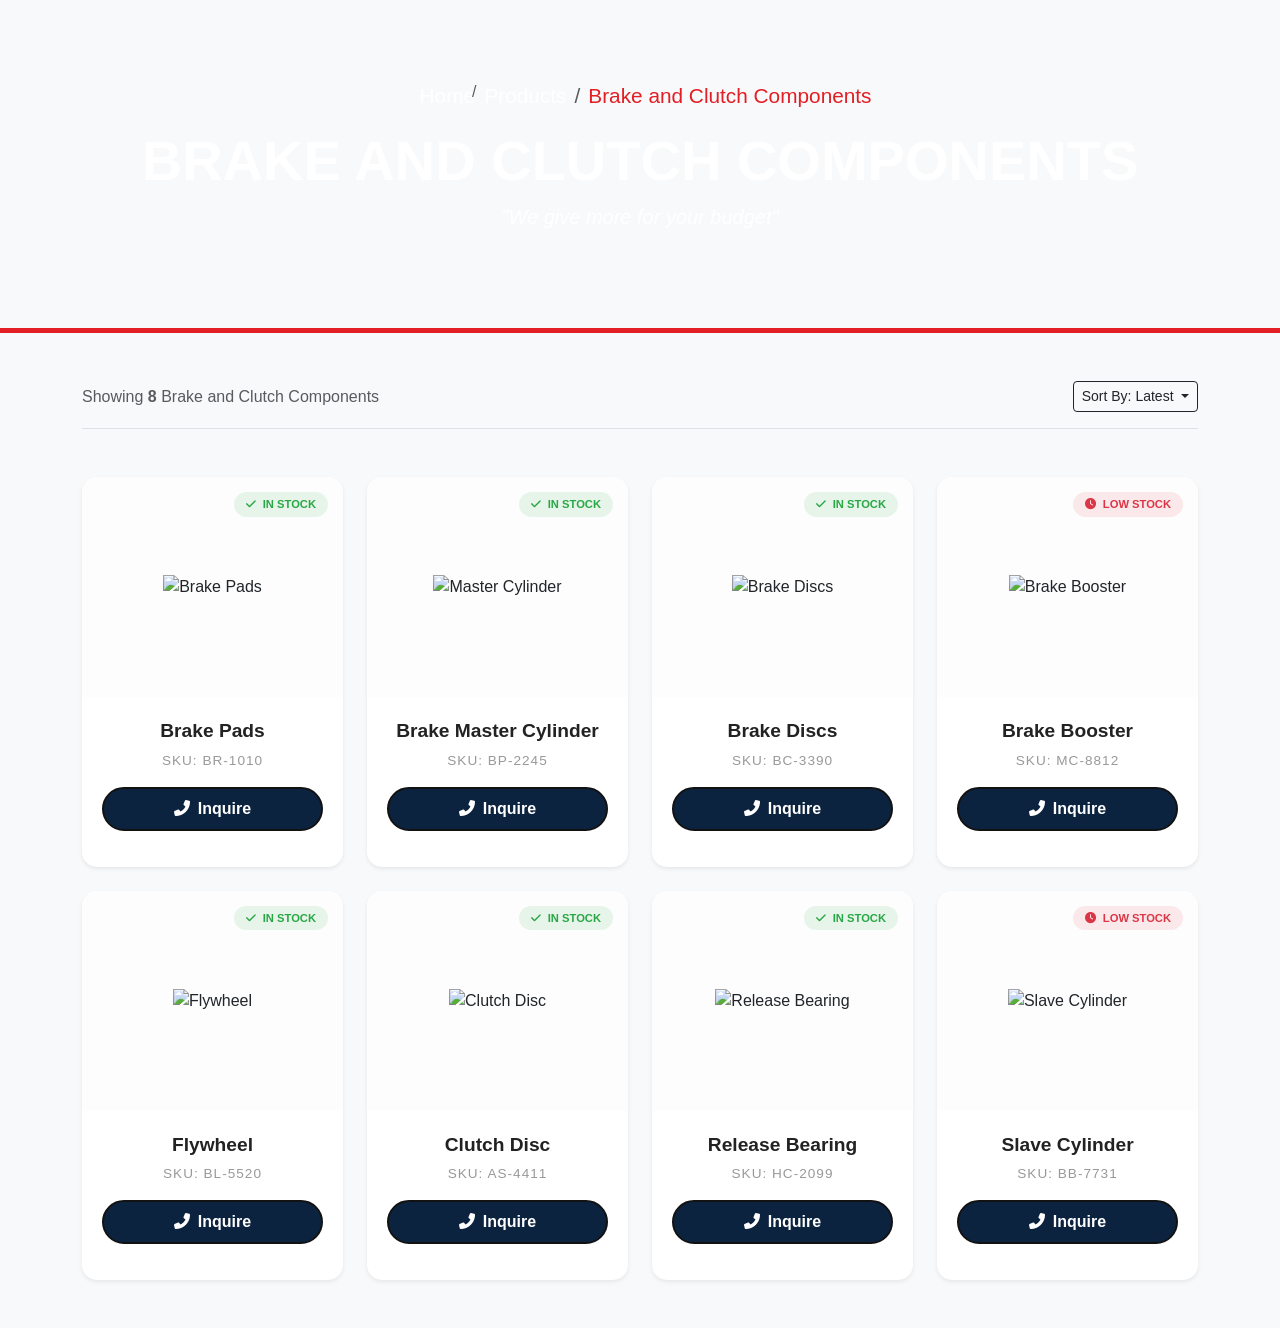
==== BrakingSystem.html @ fa6898d3 "Initial commit" ====
<!DOCTYPE html>
<html lang="en">
<head>
    <meta charset="UTF-8">
    <meta name="viewport" content="width=device-width, initial-scale=1.0">
    <title>Brake and Clutch  Components | Premium Parts</title>
    <link rel="icon" type="image/png" href="/images/logo.png">   
    <link href="https://cdn.jsdelivr.net/npm/bootstrap@5.3.0/dist/css/bootstrap.min.css" rel="stylesheet">
    <link rel="stylesheet" href="https://cdnjs.cloudflare.com/ajax/libs/font-awesome/6.0.0/css/all.min.css">
    
    <style>
        :root {
            --primary-red: #e31e24;
            --dark-bg: #121212;
            --card-shadow: 0 15px 35px rgba(0,0,0,0.1);
        }

        body {
            background-color: #f8f9fa;
            font-family: 'Inter', sans-serif;
        }

        /* Hero Header Section */
        .engine-header {
            background: linear-gradient(#0c2340);
            background-size: cover;
            background-position: center;
            color: white;
            padding: 80px 0;
            border-bottom: 5px solid var(--primary-red);
            position: sticky;
        }

        /* Breadcrumb styling */
        .breadcrumb-item a { color: white; font-size: 1.3rem; text-decoration: none; transition: transform 0.25s ease, color 0.25s ease;}
    .breadcrumb-item a:hover { color: red; background-color: white; border-radius: 25px; transform: translateY(-3px); font-size: 1.32rem;
    }
        .breadcrumb-item.active { color: var(--primary-red); font-size: 1.3rem; text-decoration: none; transition: transform 0.25s ease, color 0.25s ease;}

        /* Part Card Styling */
        .part-card {
            background: #ffffff;
            border: none;
            border-radius: 15px;
            overflow: hidden;
            transition: all 0.4s cubic-bezier(0.175, 0.885, 0.32, 1.275);
            position: relative;
            z-index: 1;
        }

        .part-card::before {
            content: "";
            position: absolute;
            top: 0; left: 0; width: 100%; height: 4px;
            background: var(--primary-red);
            transform: scaleX(0);
            transition: transform 0.4s ease;
        }

        .part-card:hover {
            transform: translateY(-12px);
            box-shadow: 0 20px 40px rgba(0,0,0,0.15);
        }

        .part-card:hover::before {
            transform: scaleX(1);
        }

        /* Image Container */
        .img-container {
            background: #fdfdfd;
            padding: 30px;
            display: flex;
            align-items: center;
            justify-content: center;
            height: 220px;
        }

        .img-container img {
            max-height: 100%;
            transition: transform 0.5s ease;
        }

        .part-card:hover img {
            transform: scale(1.1) rotate(2deg);
        }

        /* Content Styling */
        .part-info {
            padding: 20px;
            background: white;
        }

        .part-title {
            font-size: 1.2rem;
            font-weight: 700;
            color: #222;
            margin-bottom: 5px;
        }

        .part-sku {
            color: #999;
            font-size: 0.85rem;
            text-transform: uppercase;
            letter-spacing: 1px;
            display: block;
            margin-bottom: 15px;
        }

        /* Inquire Button */
        .btn-inquire {
            background-color: #0c2340;
            color: white;
            border-radius: 50px;
            padding: 8px 25px;
            font-weight: 600;
            transition: 0.3s;
            border: 2px solid var(--dark-bg);
            width: 100%;
        }

        .btn-inquire:hover {
            background-color: var(--primary-red);
            border-color: var(--primary-red);
            color: white;
            box-shadow: 0 5px 15px rgba(227, 30, 36, 0.3);
        }

        /* Badge for "In Stock" */
        .stock-badge {
            position: absolute;
            top: 15px;
            right: 15px;
            background: rgba(40, 167, 69, 0.1);
            color: #28a745;
            padding: 4px 12px;
            border-radius: 20px;
            font-size: 0.7rem;
            font-weight: bold;
            z-index: 2;
        }
    </style>
</head>
<body>

    <header class="engine-header text-center">
        <div class="container">
            <nav aria-label="breadcrumb" class="d-flex justify-content-center">
                <ol class="breadcrumb">
                    <li class="breadcrumb-item"><a href="index.html" style="padding-left: 20%;">Home</a></li>
                    <li class="breadcrumb-item"><a href="index.html#dedicated-products">Products</a></li>
                    <li class="breadcrumb-item active">Brake and Clutch Components</li>
                </ol>
            </nav>
            <h1 class="display-4 fw-bold">BRAKE AND CLUTCH COMPONENTS</h1>
            <p class="lead"><i>"We give more for your budget"</i></p>
        </div>
    </header>

    <section class="py-5">
        <div class="container">
            <div class="d-flex justify-content-between align-items-center mb-5 pb-3 border-bottom">
                <span class="text-muted">Showing <strong>8</strong> Brake and Clutch Components</span>
                <div class="dropdown">
                    <button class="btn btn-outline-dark dropdown-toggle btn-sm" type="button" data-bs-toggle="dropdown">
                        Sort By: Latest
                    </button>
                </div>
            </div>

<div class="row g-4">
                
                <div class="col-sm-6 col-lg-3">
                    <figure class="part-card shadow-sm h-100">
                        <span class="stock-badge"><i class="fas fa-check me-1"></i> IN STOCK</span>
                        <div class="img-container">
                            <img src="https://mzwmotor.com/wp-content/uploads/2021/10/brake-pads.png" alt="Brake Pads" class="img-fluid">
                        </div>
                        <div class="part-info text-center">
                            <figcaption class="part-title">Brake Pads</figcaption>
                            <span class="part-sku">SKU: BR-1010</span>
                            <a href="tel:+263788158614" class="btn btn-inquire">
                                <i class="fas fa-phone-alt me-2"></i>Inquire
                            </a>
                        </div>
                    </figure>
                </div>

                <div class="col-sm-6 col-lg-3">
                    <figure class="part-card shadow-sm h-100">
                        <span class="stock-badge"><i class="fas fa-check me-1"></i> IN STOCK</span>
                        <div class="img-container">
                            <img src="https://cartek.lk/cdn/shop/files/NAGANO-N-47201-12870-TOYOTA-BRAKE-MASTER-CYLINDER-Cartek-LK-Sri-Lanka.png?v=1728285032" alt="Master Cylinder" class="img-fluid">
                        </div>
                        <div class="part-info text-center">
                            <figcaption class="part-title">Brake Master Cylinder</figcaption>
                            <span class="part-sku">SKU: BP-2245</span>
                            <a href="tel:+263788158614" class="btn btn-inquire">
                                <i class="fas fa-phone-alt me-2"></i>Inquire
                            </a>
                        </div>
                    </figure>
                </div>

                <div class="col-sm-6 col-lg-3">
                    <figure class="part-card shadow-sm h-100">
                        <span class="stock-badge"><i class="fas fa-check me-1"></i> IN STOCK</span>
                        <div class="img-container">
                            <img src="https://encrypted-tbn0.gstatic.com/images?q=tbn:ANd9GcTJcFV8ANQsU1_r8sWOGVcVgc15mkd_AkDZWw&s" alt="Brake Discs" class="img-fluid">
                        </div>
                        <div class="part-info text-center">
                            <figcaption class="part-title">Brake Discs</figcaption>
                            <span class="part-sku">SKU: BC-3390</span>
                            <a href="tel:+263788158614" class="btn btn-inquire">
                                <i class="fas fa-phone-alt me-2"></i>Inquire
                            </a>
                        </div>
                    </figure>
                </div>

                <div class="col-sm-6 col-lg-3">
                    <figure class="part-card shadow-sm h-100">
                        <span class="stock-badge text-danger" style="background: rgba(220, 53, 69, 0.1);">
                            <i class="fas fa-clock me-1"></i> LOW STOCK
                        </span>
                        <div class="img-container">
                            <img src="https://media.istockphoto.com/id/1387291943/photo/black-metal-vacuum-brake-booster-for-repair-and-replacement-on-a-car-in-a-workshop-on-a-white.jpg?s=612x612&w=0&k=20&c=DJ9Zqj5uMustJbBUXcL9CVq1jMVEAGFjYPTnpWqNRFg=" alt="Brake Booster" class="img-fluid">
                        </div>
                        <div class="part-info text-center">
                            <figcaption class="part-title">Brake Booster</figcaption>
                            <span class="part-sku">SKU: MC-8812</span>
                            <a href="tel:+263788158614" class="btn btn-inquire">
                                <i class="fas fa-phone-alt me-2"></i>Inquire
                            </a>
                        </div>
                    </figure>
                </div>

                <div class="col-sm-6 col-lg-3">
                    <figure class="part-card shadow-sm h-100">
                        <span class="stock-badge"><i class="fas fa-check me-1"></i> IN STOCK</span>
                        <div class="img-container">
                            <img src="https://encrypted-tbn0.gstatic.com/images?q=tbn:ANd9GcRLcIU4lBoAyaD2sVK2-JR3ynmE-407Iim4GA&s" alt="Flywheel" class="img-fluid">
                        </div>
                        <div class="part-info text-center">
                            <figcaption class="part-title">Flywheel</figcaption>
                            <span class="part-sku">SKU: BL-5520</span>
                            <a href="tel:+263788158614" class="btn btn-inquire">
                                <i class="fas fa-phone-alt me-2"></i>Inquire
                            </a>
                        </div>
                    </figure>
                </div>

                <div class="col-sm-6 col-lg-3">
                    <figure class="part-card shadow-sm h-100">
                        <span class="stock-badge"><i class="fas fa-check me-1"></i> IN STOCK</span>
                        <div class="img-container">
                            <img src="https://encrypted-tbn0.gstatic.com/images?q=tbn:ANd9GcTZcPkFs4bRygR0ToDOn4SC4s1_hU0WL75p2A&s" alt="Clutch Disc" class="img-fluid">
                        </div>
                        <div class="part-info text-center">
                            <figcaption class="part-title">Clutch Disc</figcaption>
                            <span class="part-sku">SKU: AS-4411</span>
                            <a href="tel:+263788158614" class="btn btn-inquire">
                                <i class="fas fa-phone-alt me-2"></i>Inquire
                            </a>
                        </div>
                    </figure>
                </div>

                <div class="col-sm-6 col-lg-3">
                    <figure class="part-card shadow-sm h-100">
                        <span class="stock-badge"><i class="fas fa-check me-1"></i> IN STOCK</span>
                        <div class="img-container">
                            <img src="https://subiesupplyco.ca/cdn/shop/files/4c1242caa2e2dad1085ce2115d457188_115e1249-3b0e-4ae5-b06c-84f33ed9935a.png?v=1735509815&width=2048" alt="Release Bearing" class="img-fluid">
                        </div>
                        <div class="part-info text-center">
                            <figcaption class="part-title">Release Bearing</figcaption>
                            <span class="part-sku">SKU: HC-2099</span>
                            <a href="tel:+263788158614" class="btn btn-inquire">
                                <i class="fas fa-phone-alt me-2"></i>Inquire
                            </a>
                        </div>
                    </figure>
                </div>                

                <div class="col-sm-6 col-lg-3">
                    <figure class="part-card shadow-sm h-100">
                        <span class="stock-badge text-danger" style="background: rgba(220, 53, 69, 0.1);">
                            <i class="fas fa-clock me-1"></i> LOW STOCK
                        </span>
                        <div class="img-container">
                            <img src="https://5.imimg.com/data5/IOS/Default/2021/12/TV/PG/FI/4255010/product-jpeg-500x500.png" alt="Slave Cylinder" class="img-fluid">
                        </div>
                        <div class="part-info text-center">
                            <figcaption class="part-title">Slave Cylinder</figcaption>
                            <span class="part-sku">SKU: BB-7731</span>
                            <a href="tel:+263788158614" class="btn btn-inquire">
                                <i class="fas fa-phone-alt me-2"></i>Inquire
                            </a>
                        </div>
                    </figure>
                </div>                
            </div>

    <script src="https://cdn.jsdelivr.net/npm/bootstrap@5.3.0/dist/js/bootstrap.bundle.min.js"></script>
</body>
</html>
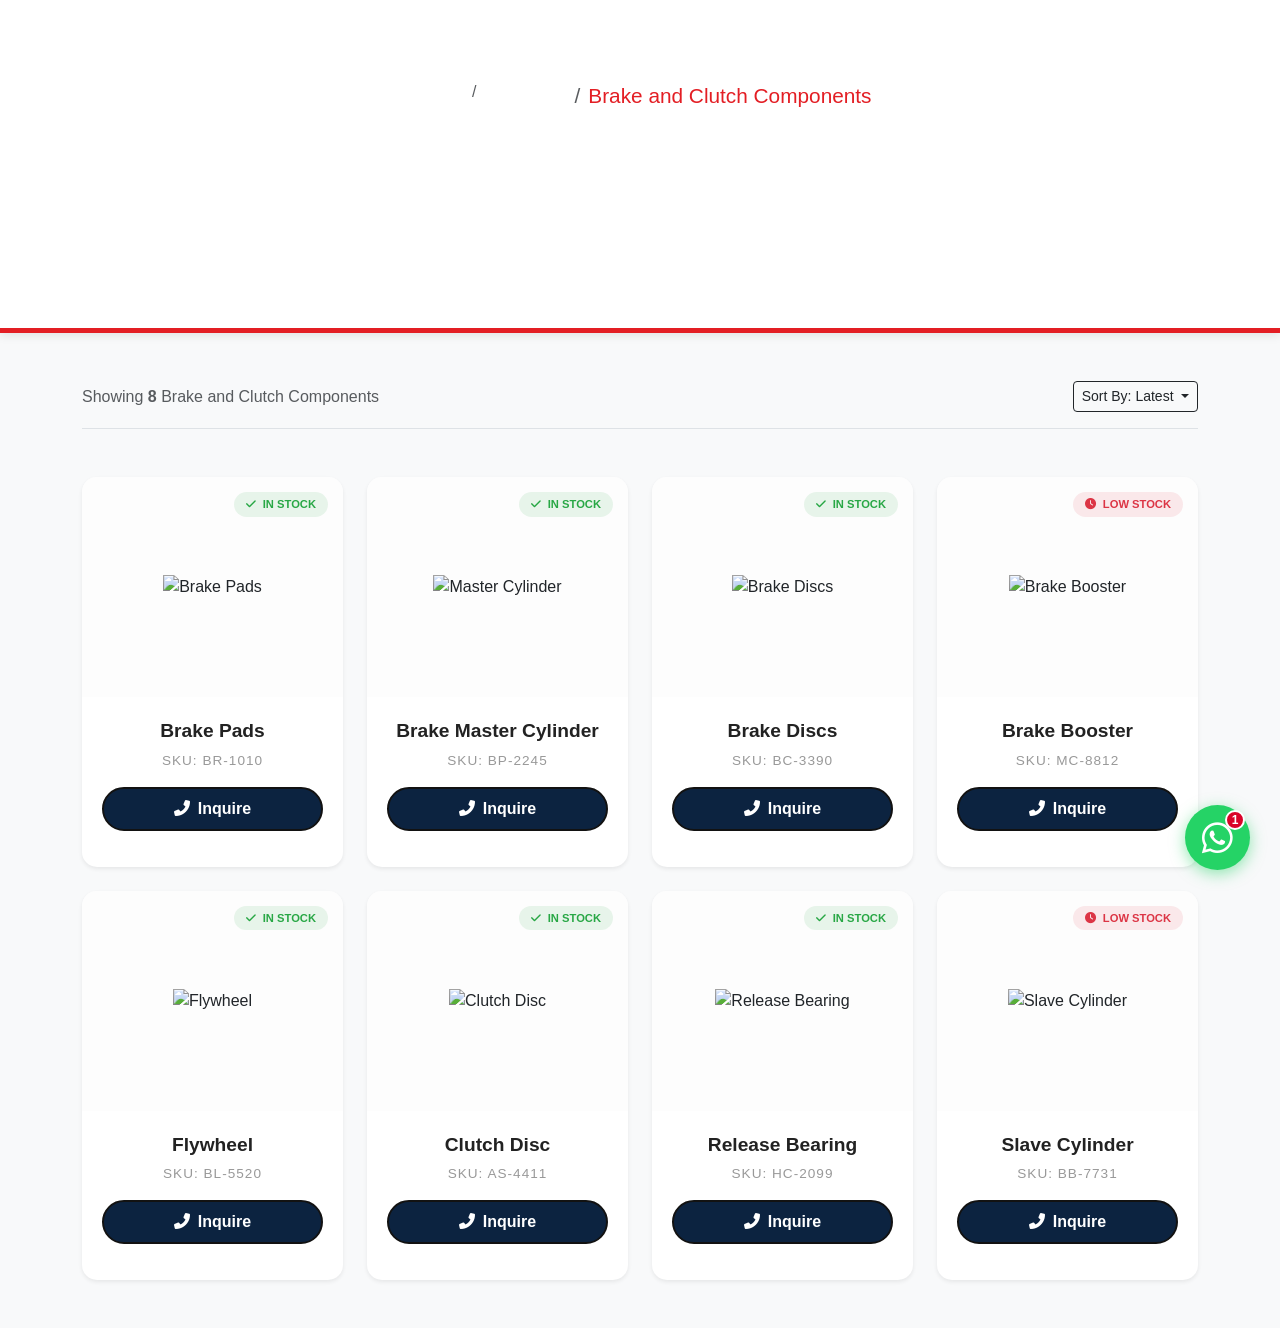
==== commit eed9e89d: ""Updated contact form colors and trademark"" ====
--- a/BrakingSystem.html
+++ b/BrakingSystem.html
@@ -28,7 +28,15 @@
             color: white;
             padding: 80px 0;
             border-bottom: 5px solid var(--primary-red);
-            position: sticky;
+            
+        }
+        .engine-header {
+           position: -webkit-sticky; /* Support for Safari */
+           position: sticky;
+           top: 0;
+           z-index: 1000; /* Keeps it above other content */
+           background-color: #ffffff; /* Ensure it's not transparent when scrolling */
+           box-shadow: 0 2px 10px rgba(0,0,0,0.1); /* Optional: adds depth */
         }
 
         /* Breadcrumb styling */
@@ -139,6 +147,87 @@
             font-weight: bold;
             z-index: 2;
         }
+        .whatsapp-float {
+    position: fixed;
+    bottom: 30px;      /* Distance from bottom */
+    right: 30px;       /* Distance from right */
+    width: 65px;       /* Size of the button */
+    height: 65px;      /* Size of the button */
+    background-color: #25d366; /* WhatsApp Green */
+    color: #FFF;       /* Icon color */
+    border-radius: 50px;
+    text-align: center;
+    font-size: 35px;   /* Icon size */
+    box-shadow: 0px 4px 15px rgba(37, 211, 102, 0.5); /* Green glow effect */
+    display: flex;
+    align-items: center;
+    justify-content: center;
+    z-index: 10000;    /* Ensures it stays on top of everything */
+    transition: all 0.3s ease;
+    text-decoration: none;
+}
+
+.whatsapp-float:hover {
+    transform: scale(1.1); /* Slightly grows when you hover */
+    background-color: #128c7e; /* Darker green on hover */
+    box-shadow: 0px 8px 25px rgba(37, 211, 102, 0.7);
+}
+
+
+/* Position the notification badge */
+.whatsapp-notify {
+    position: absolute;
+    top: 5px;
+    right: 5px;
+    width: 20px;
+    height: 20px;
+    background-color: #d90429; /* Red color matching your theme */
+    color: white;
+    border-radius: 50%;
+    font-size: 12px;
+    font-weight: bold;
+    display: flex;
+    align-items: center;
+    justify-content: center;
+    border: 2px solid #ffffff;
+    /* Apply the animation */
+    animation: pulse-red 2s infinite;
+}
+
+/* The Pulsing Animation Logic */
+@keyframes pulse-red {
+    0% {
+        transform: scale(0.95);
+        box-shadow: 0 0 0 0 rgba(217, 4, 41, 0.7);
+    }
+    70% {
+        transform: scale(1);
+        box-shadow: 0 0 0 10px rgba(217, 4, 41, 0);
+    }
+    100% {
+        transform: scale(0.95);
+        box-shadow: 0 0 0 0 rgba(217, 4, 41, 0);
+    }
+}
+
+/* Ensure the main button is positioned relatively so badge stays inside */
+.whatsapp-float {
+    position: fixed;
+    bottom: 30px;
+    right: 30px;
+    width: 65px;
+    height: 65px;
+    background-color: #25d366;
+    color: #FFF;
+    border-radius: 50px;
+    display: flex;
+    align-items: center;
+    justify-content: center;
+    font-size: 35px;
+    z-index: 10000;
+    text-decoration: none;
+    box-shadow: 0px 4px 15px rgba(37, 211, 102, 0.5);
+}
     </style>
 </head>
 <body>
@@ -302,6 +391,10 @@
                     </figure>
                 </div>                
             </div>
+<a href="https://wa.me/263784664658?text=Hello%20Diamond%20Motor%20Spares" class="whatsapp-float" target="_blank">
+    <i class="fab fa-whatsapp"></i>
+    <span class="whatsapp-notify">1</span>
+</a>            
 
     <script src="https://cdn.jsdelivr.net/npm/bootstrap@5.3.0/dist/js/bootstrap.bundle.min.js"></script>
 </body>
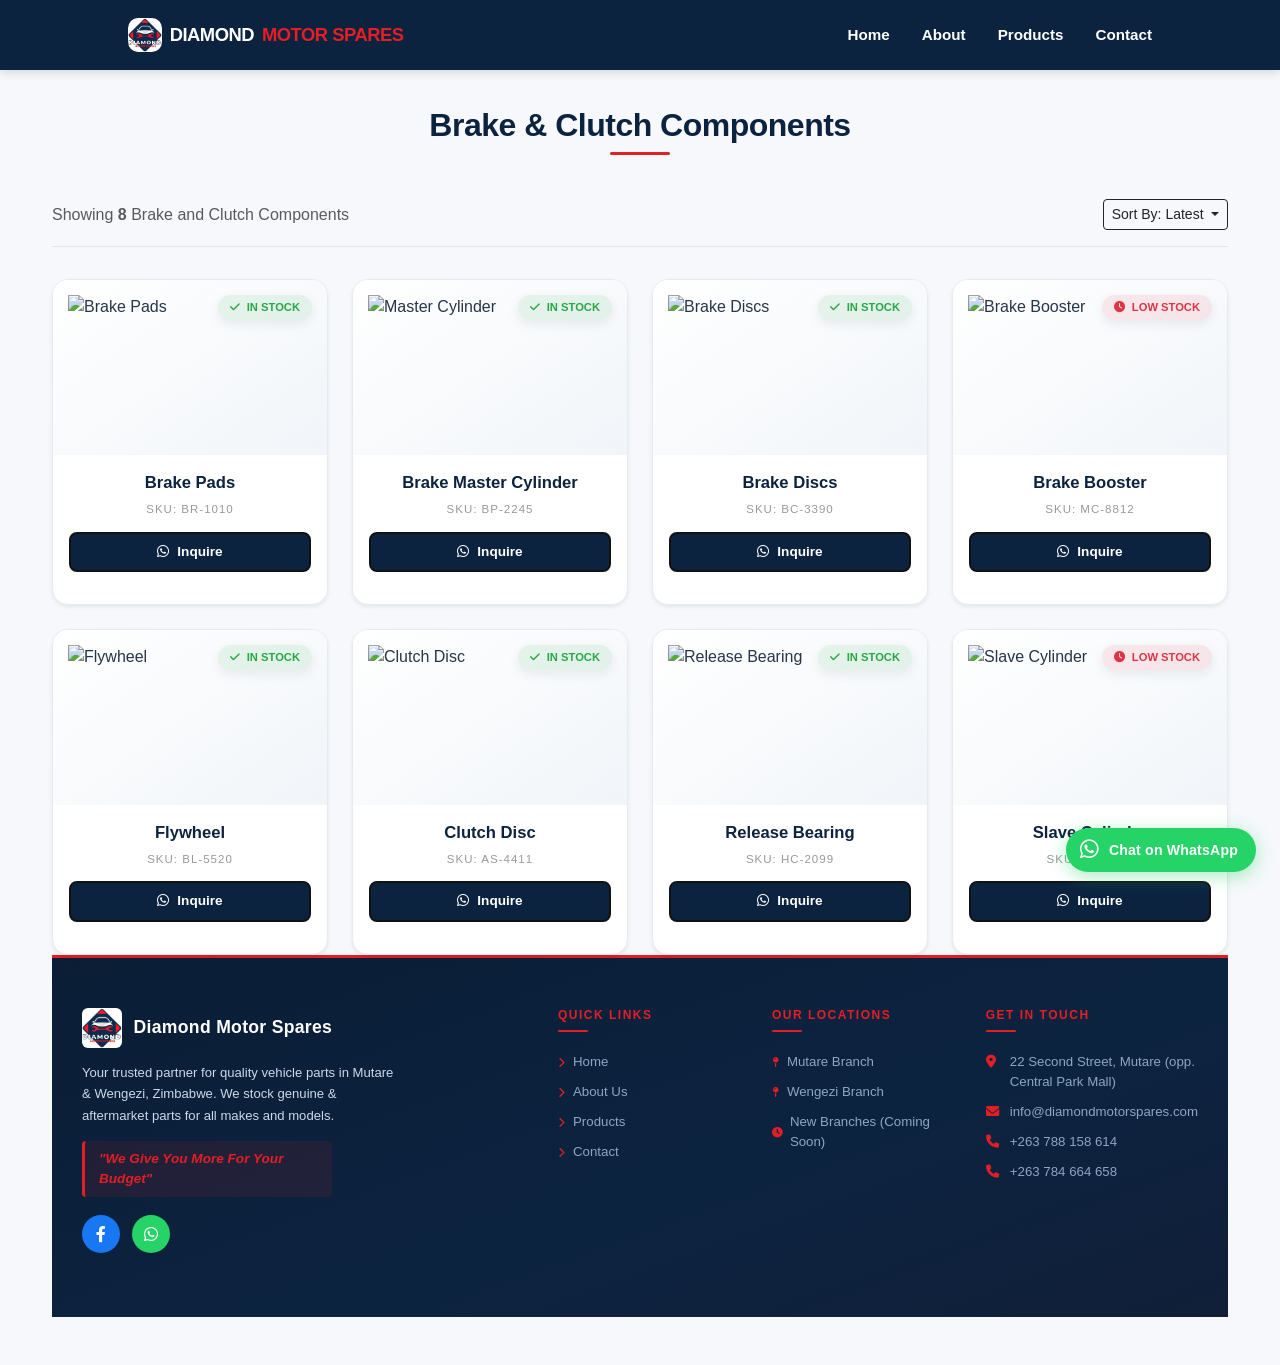
==== commit 2aad1a12: "FIX  INCONSISTENCES" ====
--- a/BrakingSystem.html
+++ b/BrakingSystem.html
@@ -7,9 +7,10 @@
     <link rel="icon" type="image/png" href="/images/logo.png">   
     <link href="https://cdn.jsdelivr.net/npm/bootstrap@5.3.0/dist/css/bootstrap.min.css" rel="stylesheet">
     <link rel="stylesheet" href="https://cdnjs.cloudflare.com/ajax/libs/font-awesome/6.0.0/css/all.min.css">
+    <link rel="stylesheet" href="style/nav-footer.css">
     
     <style>
-        :root {
+:root {
             --primary-red: #e31e24;
             --dark-bg: #121212;
             --card-shadow: 0 15px 35px rgba(0,0,0,0.1);
@@ -26,24 +27,20 @@
             background-size: cover;
             background-position: center;
             color: white;
-            padding: 80px 0;
+            padding: 40px 0;
             border-bottom: 5px solid var(--primary-red);
             
         }
         .engine-header {
-           position: -webkit-sticky; /* Support for Safari */
-           position: sticky;
-           top: 0;
-           z-index: 1000; /* Keeps it above other content */
-           background-color: #ffffff; /* Ensure it's not transparent when scrolling */
-           box-shadow: 0 2px 10px rgba(0,0,0,0.1); /* Optional: adds depth */
+           background-color: #0c2340;
+           box-shadow: 0 2px 10px rgba(0,0,0,0.1);
         }
 
         /* Breadcrumb styling */
-        .breadcrumb-item a { color: white; font-size: 1.3rem; text-decoration: none; transition: transform 0.25s ease, color 0.25s ease;}
-    .breadcrumb-item a:hover { color: red; background-color: white; border-radius: 25px; transform: translateY(-3px); font-size: 1.32rem;
+        .breadcrumb-item a { color: white; font-size: 1rem; text-decoration: none; transition: transform 0.25s ease, color 0.25s ease;}
+    .breadcrumb-item a:hover { color: red; background-color: white; border-radius: 25px; transform: translateY(-3px); font-size: 1.05rem;
     }
-        .breadcrumb-item.active { color: var(--primary-red); font-size: 1.3rem; text-decoration: none; transition: transform 0.25s ease, color 0.25s ease;}
+        .breadcrumb-item.active { color: var(--primary-red); font-size: 1rem; text-decoration: none; transition: transform 0.25s ease, color 0.25s ease;}
 
         /* Part Card Styling */
         .part-card {
@@ -77,11 +74,11 @@
         /* Image Container */
         .img-container {
             background: #fdfdfd;
-            padding: 30px;
+            padding: 15px;
             display: flex;
             align-items: center;
             justify-content: center;
-            height: 220px;
+            height: 160px;
         }
 
         .img-container img {
@@ -95,12 +92,12 @@
 
         /* Content Styling */
         .part-info {
-            padding: 20px;
+            padding: 12px;
             background: white;
         }
 
         .part-title {
-            font-size: 1.2rem;
+            font-size: 1rem;
             font-weight: 700;
             color: #222;
             margin-bottom: 5px;
@@ -120,8 +117,9 @@
             background-color: #0c2340;
             color: white;
             border-radius: 50px;
-            padding: 8px 25px;
+            padding: 6px 18px;
             font-weight: 600;
+            font-size: 0.85rem;
             transition: 0.3s;
             border: 2px solid var(--dark-bg);
             width: 100%;
@@ -147,31 +145,9 @@
             font-weight: bold;
             z-index: 2;
         }
-        .whatsapp-float {
-    position: fixed;
-    bottom: 30px;      /* Distance from bottom */
-    right: 30px;       /* Distance from right */
-    width: 65px;       /* Size of the button */
-    height: 65px;      /* Size of the button */
-    background-color: #25d366; /* WhatsApp Green */
-    color: #FFF;       /* Icon color */
-    border-radius: 50px;
-    text-align: center;
-    font-size: 35px;   /* Icon size */
-    box-shadow: 0px 4px 15px rgba(37, 211, 102, 0.5); /* Green glow effect */
-    display: flex;
-    align-items: center;
-    justify-content: center;
-    z-index: 10000;    /* Ensures it stays on top of everything */
-    transition: all 0.3s ease;
-    text-decoration: none;
-}
-
-.whatsapp-float:hover {
-    transform: scale(1.1); /* Slightly grows when you hover */
-    background-color: #128c7e; /* Darker green on hover */
-    box-shadow: 0px 8px 25px rgba(37, 211, 102, 0.7);
-}
+        
+
+
 
 
 /* Position the notification badge */
@@ -211,40 +187,64 @@
 }
 
 /* Ensure the main button is positioned relatively so badge stays inside */
-.whatsapp-float {
-    position: fixed;
-    bottom: 30px;
-    right: 30px;
-    width: 65px;
-    height: 65px;
-    background-color: #25d366;
-    color: #FFF;
-    border-radius: 50px;
-    display: flex;
-    align-items: center;
-    justify-content: center;
-    font-size: 35px;
-    z-index: 10000;
-    text-decoration: none;
-    box-shadow: 0px 4px 15px rgba(37, 211, 102, 0.5);
-}
+        .whatsapp-float {
+            position: fixed;
+            bottom: 30px;
+            right: 30px;
+            background-color: #25d366;
+            color: #fff;
+            border-radius: 50px;
+            padding: 10px 20px;
+            font-size: 15px;
+            font-weight: 700;
+            display: flex;
+            align-items: center;
+            justify-content: center;
+            gap: 8px;
+            z-index: 10000;
+            box-shadow: 0px 4px 15px rgba(37, 211, 102, 0.5);
+            text-decoration: none;
+            transition: all 0.3s ease;
+        }
+
+        .whatsapp-float i {
+            font-size: 20px;
+        }
+
+        .whatsapp-float:hover {
+            transform: scale(1.05) translateY(-3px);
+            background-color: #128c7e;
+            box-shadow: 0px 8px 25px rgba(37, 211, 102, 0.7);
+        }
+
     </style>
 </head>
-<body>
-
-    <header class="engine-header text-center">
-        <div class="container">
-            <nav aria-label="breadcrumb" class="d-flex justify-content-center">
-                <ol class="breadcrumb">
-                    <li class="breadcrumb-item"><a href="index.html" style="padding-left: 20%;">Home</a></li>
-                    <li class="breadcrumb-item"><a href="index.html#dedicated-products">Products</a></li>
-                    <li class="breadcrumb-item active">Brake and Clutch Components</li>
-                </ol>
-            </nav>
-            <h1 class="display-4 fw-bold">BRAKE AND CLUTCH COMPONENTS</h1>
-            <p class="lead"><i>"We give more for your budget"</i></p>
+<body class="component-page">
+
+    <nav class="navbar">
+        <div class="logo">
+            <h1> <img src="images/logo.png" alt="diamondmotorspares">DIAMOND <span>MOTOR SPARES</span></h1>
         </div>
-    </header>
+
+        <input type="checkbox" id="menu-toggle" class="menu-toggle">
+        <label for="menu-toggle" class="hamburger">
+            <span></span>
+            <span></span>
+            <span></span>
+        </label>
+
+        <ul class="nav-links">
+            <li><a href="index.html#home">Home</a></li>
+            <li><a href="index.html#about">About</a></li>
+            <li><a href="index.html#dedicated-products">Products</a></li>
+            <li><a href="index.html#contact">Contact</a></li>
+        </ul>
+    </nav>
+
+    <div class="page-category-title">
+        <h1>Brake &amp; Clutch Components</h1>
+        <div class="title-underline"></div>
+    </div>
 
     <section class="py-5">
         <div class="container">
@@ -268,8 +268,8 @@
                         <div class="part-info text-center">
                             <figcaption class="part-title">Brake Pads</figcaption>
                             <span class="part-sku">SKU: BR-1010</span>
-                            <a href="tel:+263788158614" class="btn btn-inquire">
-                                <i class="fas fa-phone-alt me-2"></i>Inquire
+                            <a href="https://wa.me/263784664658?text=Hello,%20I%20am%20inquiring%20about%20Brake%20and%20Clutch%20Components." target="_blank" class="btn btn-inquire">
+                                <i class="fab fa-whatsapp me-2"></i>Inquire
                             </a>
                         </div>
                     </figure>
@@ -284,8 +284,8 @@
                         <div class="part-info text-center">
                             <figcaption class="part-title">Brake Master Cylinder</figcaption>
                             <span class="part-sku">SKU: BP-2245</span>
-                            <a href="tel:+263788158614" class="btn btn-inquire">
-                                <i class="fas fa-phone-alt me-2"></i>Inquire
+                            <a href="https://wa.me/263784664658?text=Hello,%20I%20am%20inquiring%20about%20Brake%20and%20Clutch%20Components." target="_blank" class="btn btn-inquire">
+                                <i class="fab fa-whatsapp me-2"></i>Inquire
                             </a>
                         </div>
                     </figure>
@@ -300,8 +300,8 @@
                         <div class="part-info text-center">
                             <figcaption class="part-title">Brake Discs</figcaption>
                             <span class="part-sku">SKU: BC-3390</span>
-                            <a href="tel:+263788158614" class="btn btn-inquire">
-                                <i class="fas fa-phone-alt me-2"></i>Inquire
+                            <a href="https://wa.me/263784664658?text=Hello,%20I%20am%20inquiring%20about%20Brake%20and%20Clutch%20Components." target="_blank" class="btn btn-inquire">
+                                <i class="fab fa-whatsapp me-2"></i>Inquire
                             </a>
                         </div>
                     </figure>
@@ -318,8 +318,8 @@
                         <div class="part-info text-center">
                             <figcaption class="part-title">Brake Booster</figcaption>
                             <span class="part-sku">SKU: MC-8812</span>
-                            <a href="tel:+263788158614" class="btn btn-inquire">
-                                <i class="fas fa-phone-alt me-2"></i>Inquire
+                            <a href="https://wa.me/263784664658?text=Hello,%20I%20am%20inquiring%20about%20Brake%20and%20Clutch%20Components." target="_blank" class="btn btn-inquire">
+                                <i class="fab fa-whatsapp me-2"></i>Inquire
                             </a>
                         </div>
                     </figure>
@@ -334,8 +334,8 @@
                         <div class="part-info text-center">
                             <figcaption class="part-title">Flywheel</figcaption>
                             <span class="part-sku">SKU: BL-5520</span>
-                            <a href="tel:+263788158614" class="btn btn-inquire">
-                                <i class="fas fa-phone-alt me-2"></i>Inquire
+                            <a href="https://wa.me/263784664658?text=Hello,%20I%20am%20inquiring%20about%20Brake%20and%20Clutch%20Components." target="_blank" class="btn btn-inquire">
+                                <i class="fab fa-whatsapp me-2"></i>Inquire
                             </a>
                         </div>
                     </figure>
@@ -350,8 +350,8 @@
                         <div class="part-info text-center">
                             <figcaption class="part-title">Clutch Disc</figcaption>
                             <span class="part-sku">SKU: AS-4411</span>
-                            <a href="tel:+263788158614" class="btn btn-inquire">
-                                <i class="fas fa-phone-alt me-2"></i>Inquire
+                            <a href="https://wa.me/263784664658?text=Hello,%20I%20am%20inquiring%20about%20Brake%20and%20Clutch%20Components." target="_blank" class="btn btn-inquire">
+                                <i class="fab fa-whatsapp me-2"></i>Inquire
                             </a>
                         </div>
                     </figure>
@@ -366,8 +366,8 @@
                         <div class="part-info text-center">
                             <figcaption class="part-title">Release Bearing</figcaption>
                             <span class="part-sku">SKU: HC-2099</span>
-                            <a href="tel:+263788158614" class="btn btn-inquire">
-                                <i class="fas fa-phone-alt me-2"></i>Inquire
+                            <a href="https://wa.me/263784664658?text=Hello,%20I%20am%20inquiring%20about%20Brake%20and%20Clutch%20Components." target="_blank" class="btn btn-inquire">
+                                <i class="fab fa-whatsapp me-2"></i>Inquire
                             </a>
                         </div>
                     </figure>
@@ -384,18 +384,85 @@
                         <div class="part-info text-center">
                             <figcaption class="part-title">Slave Cylinder</figcaption>
                             <span class="part-sku">SKU: BB-7731</span>
-                            <a href="tel:+263788158614" class="btn btn-inquire">
-                                <i class="fas fa-phone-alt me-2"></i>Inquire
+                            <a href="https://wa.me/263784664658?text=Hello,%20I%20am%20inquiring%20about%20Brake%20and%20Clutch%20Components." target="_blank" class="btn btn-inquire">
+                                <i class="fab fa-whatsapp me-2"></i>Inquire
                             </a>
                         </div>
                     </figure>
                 </div>                
             </div>
-<a href="https://wa.me/263784664658?text=Hello%20Diamond%20Motor%20Spares" class="whatsapp-float" target="_blank">
-    <i class="fab fa-whatsapp"></i>
-    <span class="whatsapp-notify">1</span>
-</a>            
+
+        <footer class="main-footer">
+            <div class="footer-top">
+                <div class="footer-brand">
+                    <div class="footer-logo">
+                        <img src="images/logo.png" alt="Diamond Motor Spares Logo">
+                        <span><strong>Diamond</strong> <strong>Motor Spares</strong></span>
+                    </div>
+                    <p class="footer-tagline">Your trusted partner for quality vehicle parts in Mutare &amp; Wengezi, Zimbabwe. We stock genuine &amp; aftermarket parts for all makes and models.</p>
+                    <p class="footer-trademark">&#34;We Give You More For Your Budget&#34;</p>
+                    <div class="footer-socials">
+                        <a href="https://www.facebook.com/profile.php?id=61573806653387&sk=following" target="_blank" class="social-btn facebook" aria-label="Facebook">
+                            <i class="fa-brands fa-facebook-f"></i>
+                        </a>
+                        <a href="https://wa.me/263784664658?text=Hello%20Diamond%20Motor%20Spares" target="_blank" class="social-btn whatsapp" aria-label="WhatsApp">
+                            <i class="fa-brands fa-whatsapp"></i>
+                        </a>
+                    </div>
+                </div>
+
+                <div class="footer-links-group">
+                    <div class="footer-links-col">
+                        <h4 class="footer-heading">Quick Links</h4>
+                        <ul>
+                            <li><a href="index.html#home"><i class="fas fa-chevron-right"></i> Home</a></li>
+                            <li><a href="index.html#about"><i class="fas fa-chevron-right"></i> About Us</a></li>
+                            <li><a href="index.html#dedicated-products"><i class="fas fa-chevron-right"></i> Products</a></li>
+                            <li><a href="index.html#contact"><i class="fas fa-chevron-right"></i> Contact</a></li>
+                        </ul>
+                    </div>
+
+                    <div class="footer-links-col">
+                        <h4 class="footer-heading">Our Locations</h4>
+                        <ul>
+                            <li><a href="https://share.google/9UWCyQTBBN7bFjnBg" target="_blank"><i class="fas fa-map-pin"></i> Mutare Branch</a></li>
+                            <li><a href="#"><i class="fas fa-map-pin"></i> Wengezi Branch</a></li>
+                            <li><a href="#"><i class="fas fa-clock"></i> New Branches (Coming Soon)</a></li>
+                        </ul>
+                    </div>
+
+                    <div class="footer-links-col">
+                        <h4 class="footer-heading">Get In Touch</h4>
+                        <ul class="footer-contact-list">
+                            <li>
+                                <i class="fas fa-map-marker-alt"></i>
+                                <span>22 Second Street, Mutare (opp. Central Park Mall)</span>
+                            </li>
+                            <li>
+                                <i class="fas fa-envelope"></i>
+                                <a href="mailto:info@diamondmotorspares.com">info@diamondmotorspares.com</a>
+                            </li>
+                            <li>
+                                <i class="fas fa-phone"></i>
+                                <a href="tel:+263788158614">+263 788 158 614</a>
+                            </li>
+                            <li>
+                                <i class="fas fa-phone"></i>
+                                <a href="tel:+263784664658">+263 784 664 658</a>
+                            </li>
+                        </ul>
+                    </div>
+                </div>
+            </div>
+        </footer>
+
+    <!-- WhatsApp Floating Button -->
+    <a href="https://wa.me/263784664658?text=Hello%20Diamond%20Motor%20Spares" class="whatsapp-fab" target="_blank" aria-label="Chat on WhatsApp">
+        <i class="fab fa-whatsapp whatsapp-fab-icon"></i>
+        <span class="whatsapp-fab-text">Chat on WhatsApp</span>
+    </a>
 
     <script src="https://cdn.jsdelivr.net/npm/bootstrap@5.3.0/dist/js/bootstrap.bundle.min.js"></script>
+    <script src="js/script.js"></script>
 </body>
-</html>+</html>
--- a/style/nav-footer.css
+++ b/style/nav-footer.css
@@ -0,0 +1,684 @@
+/* Common Stylesheet for Navigation and Footer - Diamond Motor Spares */
+
+:root {
+    --brand-navy: #0c2340;
+    --brand-red: #e31e24;
+    --site-font: 'Inter', 'Segoe UI', Arial, sans-serif;
+}
+
+/* ============================================================
+   NAVIGATION BAR
+   ============================================================ */
+.navbar {
+    display: flex;
+    justify-content: space-between;
+    align-items: center;
+    padding: 0 10%;
+    background-color: var(--brand-navy);
+    box-shadow: 0 2px 10px rgba(0, 0, 0, 0.15);
+    position: sticky;
+    top: 0;
+    left: 0;
+    width: 100%;
+    height: 70px; /* Shortened consistent height */
+    z-index: 10000;
+    color: white;
+    border-radius: 0;
+    font-family: var(--site-font);
+    box-sizing: border-box;
+}
+
+/* Container for the logo and H1 */
+.navbar .logo h1 {
+    display: flex;
+    align-items: center;
+    gap: 8px;
+    font-size: 1.15rem;
+    font-weight: 800;
+    letter-spacing: -0.5px;
+    color: white;
+    margin: 0;
+    padding: 0;
+}
+
+/* Style the Image */
+.navbar .logo img {
+    height: 34px;
+    width: auto;
+    object-fit: contain;
+    transition: transform 0.3s ease;
+    border-radius: 30%;
+}
+
+/* The 'MOTOR SPARES' part (The Span) */
+.navbar .logo h1 span {
+    color: var(--brand-red); /* Red accent */
+    font-weight: 800;
+    text-transform: uppercase;
+    font-size: 1.15rem;
+}
+
+/* Desktop Navigation Links */
+.nav-links {
+    display: flex;
+    list-style: none;
+    gap: 2rem;
+    margin: 0;
+    padding: 0;
+    align-items: center;
+}
+
+.nav-links li {
+    margin: 0;
+    padding: 0;
+}
+
+.nav-links li a {
+    color: white;
+    font-size: 0.95rem;
+    font-weight: 600;
+    text-decoration: none;
+    position: relative;
+    padding: 5px 0;
+    display: flex;
+    align-items: center;
+    transition: color 0.3s ease;
+}
+
+.nav-links li a::after {
+    content: '';
+    position: absolute;
+    bottom: 0;
+    left: 0;
+    width: 0;
+    height: 2px;
+    background-color: #e31e24; /* Red accent line */
+    transition: width 0.3s ease;
+}
+
+.nav-links li a:hover {
+    color: #e31e24;
+}
+
+.nav-links li a:hover::after {
+    width: 100%;
+}
+
+/* ============================================================
+   MOBILE NAVIGATION (HAMBURGER TOGGLE)
+   ============================================================ */
+.menu-toggle {
+    display: none;
+}
+
+.hamburger {
+    display: none;
+    flex-direction: column;
+    justify-content: space-between;
+    width: 25px;
+    height: 18px;
+    cursor: pointer;
+    z-index: 10001;
+    background: transparent;
+    border: none;
+    padding: 0;
+    margin: 0;
+}
+
+.hamburger span {
+    display: block;
+    width: 100%;
+    height: 3px;
+    background-color: white;
+    border-radius: 2px;
+    transition: all 0.3s cubic-bezier(0.4, 0, 0.2, 1);
+}
+
+/* Responsive Menu Styles */
+@media (max-width: 768px) {
+    .navbar {
+        padding: 0 5%;
+    }
+
+    .hamburger {
+        display: flex;
+    }
+
+    .nav-links {
+        position: absolute;
+        top: 70px; /* navbar height */
+        left: 0;
+        width: 100%;
+        flex-direction: column;
+        background-color: #0c2340;
+        padding: 1.5rem 0;
+        gap: 1.2rem;
+        text-align: center;
+        box-shadow: 0 4px 10px rgba(0, 0, 0, 0.15);
+        border-top: 1px solid rgba(255, 255, 255, 0.05);
+
+        /* Animation properties */
+        opacity: 0;
+        visibility: hidden;
+        transform: translateY(-10px);
+        transition: all 0.3s cubic-bezier(0.4, 0, 0.2, 1);
+    }
+
+    /* When checkbox is checked, show the menu */
+    .menu-toggle:checked ~ .nav-links {
+        opacity: 1;
+        visibility: visible;
+        transform: translateY(0);
+    }
+
+    /* Animate Hamburger to an "X" */
+    .menu-toggle:checked ~ .hamburger span:nth-child(1) {
+        transform: translateY(7px) rotate(45deg);
+    }
+
+    .menu-toggle:checked ~ .hamburger span:nth-child(2) {
+        opacity: 0;
+    }
+
+    .menu-toggle:checked ~ .hamburger span:nth-child(3) {
+        transform: translateY(-8px) rotate(-45deg);
+    }
+}
+
+/* ============================================================
+   PROFESSIONAL FOOTER
+   ============================================================ */
+.main-footer {
+    background: linear-gradient(160deg, #0a1d35 0%, #0c2340 60%, #111f38 100%);
+    color: #cdd8e8;
+    font-family: var(--site-font);
+    border-top: 3px solid var(--brand-red);
+    padding: 0 0 max(24px, env(safe-area-inset-bottom));
+    text-align: left;
+    width: 100%;
+    max-width: none;
+    margin-left: 0;
+    margin-right: 0;
+    margin-top: auto;
+    box-sizing: border-box;
+}
+
+.main-footer p {
+    margin: 0;
+    font-family: var(--site-font);
+    color: #cdd8e8;
+}
+
+/* TOP SECTION */
+.footer-top {
+    display: grid;
+    grid-template-columns: 1.3fr 2fr;
+    gap: 60px;
+    max-width: 1200px;
+    margin: 0 auto;
+    padding: 50px 30px 40px;
+}
+
+@media (max-width: 900px) {
+    .footer-top {
+        grid-template-columns: 1fr;
+        gap: 40px;
+        padding: 40px 20px 30px;
+    }
+}
+
+/* BRAND COLUMN */
+.footer-brand {
+    display: flex;
+    flex-direction: column;
+    gap: 14px;
+}
+
+.footer-logo {
+    display: flex;
+    align-items: center;
+    gap: 12px;
+}
+
+.footer-logo img {
+    height: 40px;
+    width: auto;
+    border-radius: 6px;
+}
+
+.footer-logo span {
+    font-size: 1.1rem;
+    font-weight: 500;
+    color: #e2e8f0;
+    letter-spacing: 0.3px;
+}
+
+.footer-logo strong {
+    color: #ffffff;
+    font-weight: 800;
+}
+
+.footer-tagline {
+    font-size: 0.82rem;
+    color: #8fa5c4;
+    line-height: 1.65;
+    max-width: 320px;
+}
+
+.footer-trademark {
+    font-style: italic;
+    font-weight: 700;
+    color: #e31e24 !important;
+    font-size: 0.85rem;
+    padding: 8px 14px;
+    background: rgba(227, 30, 36, 0.1);
+    border-left: 3px solid #e31e24;
+    border-radius: 4px;
+    display: inline-block;
+    margin: 0;
+    max-width: 250px;
+}
+
+/* SOCIAL BUTTONS */
+.footer-socials {
+    display: flex;
+    gap: 12px;
+    margin-top: 4px;
+}
+
+.social-btn {
+    width: 38px;
+    height: 38px;
+    border-radius: 50%;
+    display: flex;
+    align-items: center;
+    justify-content: center;
+    font-size: 1rem;
+    text-decoration: none;
+    transition: all 0.3s ease;
+    border: 2px solid transparent;
+}
+
+.social-btn.facebook {
+    background: #1877f2;
+    color: white;
+}
+
+.social-btn.facebook:hover {
+    background: transparent;
+    border-color: #1877f2;
+    color: #1877f2;
+    transform: translateY(-3px);
+}
+
+.social-btn.whatsapp {
+    background: #25d366;
+    color: white;
+}
+
+.social-btn.whatsapp:hover {
+    background: transparent;
+    border-color: #25d366;
+    color: #25d366;
+    transform: translateY(-3px);
+}
+
+/* LINKS GROUP */
+.footer-links-group {
+    display: grid;
+    grid-template-columns: repeat(3, 1fr);
+    gap: 30px;
+}
+
+@media (max-width: 700px) {
+    .footer-links-group {
+        grid-template-columns: 1fr 1fr;
+    }
+}
+
+@media (max-width: 480px) {
+    .footer-links-group {
+        grid-template-columns: 1fr;
+    }
+}
+
+.footer-links-col h4.footer-heading {
+    font-size: 0.75rem;
+    font-weight: 800;
+    text-transform: uppercase;
+    letter-spacing: 1.5px;
+    color: #e31e24;
+    margin: 0 0 20px 0;
+    position: relative;
+    padding-bottom: 10px;
+}
+
+.footer-links-col h4.footer-heading::after {
+    content: '';
+    position: absolute;
+    bottom: 0;
+    left: 0;
+    width: 30px;
+    height: 2px;
+    background: #e31e24;
+    border-radius: 2px;
+}
+
+.footer-links-col ul {
+    list-style: none;
+    padding: 0;
+    margin: 0;
+    display: flex;
+    flex-direction: column;
+    gap: 10px;
+}
+
+.footer-links-col ul li {
+    margin: 0;
+    padding: 0;
+}
+
+.footer-links-col ul li a {
+    color: #8fa5c4;
+    text-decoration: none;
+    font-size: 0.83rem;
+    display: flex;
+    align-items: center;
+    gap: 8px;
+    transition: all 0.25s ease;
+}
+
+.footer-links-col ul li a i {
+    font-size: 0.65rem;
+    color: #e31e24;
+    flex-shrink: 0;
+}
+
+.footer-links-col ul li a:hover {
+    color: #ffffff;
+    transform: translateX(6px);
+}
+
+/* CONTACT LIST (no hover translate) */
+.footer-contact-list li {
+    display: flex;
+    align-items: flex-start;
+    gap: 10px;
+    color: #8fa5c4;
+    font-size: 0.83rem;
+}
+
+.footer-contact-list li i {
+    color: #e31e24;
+    margin-top: 3px;
+    width: 14px;
+    flex-shrink: 0;
+}
+
+.footer-contact-list li a,
+.footer-contact-list li span {
+    color: #8fa5c4;
+    text-decoration: none;
+    transition: color 0.25s;
+}
+
+.footer-contact-list li a:hover {
+    color: #ffffff;
+}
+
+/* BOTTOM STRIP */
+.footer-bottom {
+    background: rgba(0, 0, 0, 0.35);
+    border-top: 1px solid rgba(255, 255, 255, 0.07);
+    padding: 18px 30px;
+    display: flex;
+    align-items: center;
+    justify-content: space-between;
+    gap: 10px;
+    flex-wrap: wrap;
+}
+
+.footer-bottom p {
+    font-size: 0.8rem;
+    color: #607899;
+    margin: 0;
+}
+
+.footer-credit {
+    font-size: 0.8rem !important;
+    color: #607899 !important;
+}
+
+.footer-credit strong {
+    color: #94afc9;
+}
+
+@media (max-width: 600px) {
+    .footer-bottom {
+        flex-direction: column;
+        text-align: center;
+    }
+}
+
+/* ============================================================
+   WHATSAPP FLOATING ACTION BUTTON (Component Subpages)
+   Desktop: icon + text, bottom-left
+   Mobile:  icon only
+   ============================================================ */
+.whatsapp-fab {
+    position: fixed;
+    bottom: 28px;
+    right: 24px;
+    left: auto;
+    z-index: 9999;
+    display: flex;
+    align-items: center;
+    gap: 10px;
+    background: #25D366;
+    color: #fff;
+    text-decoration: none;
+    padding: 11px 18px 11px 14px;
+    border-radius: 50px;
+    box-shadow: 0 4px 18px rgba(37,211,102,0.4);
+    font-size: 0.88rem;
+    font-weight: 600;
+    letter-spacing: 0.2px;
+    font-family: 'Inter', 'Segoe UI', sans-serif;
+    transition: background 0.2s ease, box-shadow 0.2s ease, transform 0.2s ease;
+    animation: whatsapp-attention 2.8s ease-in-out infinite;
+}
+.whatsapp-fab:hover {
+    background: #1ebe5d;
+    box-shadow: 0 6px 24px rgba(37,211,102,0.55);
+    transform: translateY(-2px);
+    color: #fff;
+    text-decoration: none;
+}
+.whatsapp-fab-icon { font-size: 1.35rem; line-height: 1; }
+.whatsapp-fab-text { white-space: nowrap; }
+
+@media (max-width: 768px) {
+    .whatsapp-fab {
+        padding: 13px;
+        border-radius: 50%;
+        width: 52px;
+        height: 52px;
+        justify-content: center;
+        bottom: 20px;
+        right: 16px;
+        left: auto;
+    }
+    .whatsapp-fab-text { display: none; }
+    .whatsapp-fab-icon { font-size: 1.6rem; }
+}
+
+@keyframes whatsapp-attention {
+    0%, 100% { box-shadow: 0 4px 18px rgba(37,211,102,0.4); }
+    45% { box-shadow: 0 4px 18px rgba(37,211,102,0.4), 0 0 0 7px rgba(37,211,102,0); }
+    55% { box-shadow: 0 4px 22px rgba(37,211,102,0.62), 0 0 0 2px rgba(37,211,102,0.22); }
+}
+
+@media (prefers-reduced-motion: reduce) {
+    .whatsapp-fab { animation: none; }
+}
+
+.back-to-top {
+    position: fixed;
+    right: 25px;
+    bottom: 92px;
+    z-index: 9998;
+    width: 42px;
+    height: 42px;
+    display: grid;
+    place-items: center;
+    border: 1px solid rgba(12,35,64,.1);
+    border-radius: 50%;
+    background: #fff;
+    color: #0c2340;
+    box-shadow: 0 10px 24px rgba(12,35,64,.16);
+    cursor: pointer;
+    opacity: 0;
+    visibility: hidden;
+    transform: translateY(8px);
+    transition: opacity .2s ease, visibility .2s ease, transform .2s ease, background .2s ease;
+}
+.back-to-top:hover { background: #0c2340; color: #fff; }
+.back-to-top.is-visible { opacity: 1; visibility: visible; transform: translateY(0); }
+@media (max-width: 768px) { .back-to-top { right: 21px; bottom: 84px; width: 38px; height: 38px; } }
+
+/* Shared component-page header and product spacing. */
+body.component-page .engine-header {
+    position: static !important;
+    padding: 36px 20px 8px !important;
+    background: transparent !important;
+    border: 0 !important;
+    box-shadow: none !important;
+    color: #0c2340 !important;
+}
+body.component-page .engine-header .breadcrumb,
+body.component-page .engine-header .lead { display: none; }
+body.component-page .engine-header h1 {
+    font-size: 2rem;
+    font-weight: 800;
+    letter-spacing: -0.5px;
+    margin: 0 0 8px;
+}
+body.component-page .engine-header .container::after {
+    content: '';
+    display: block;
+    width: 60px;
+    height: 3px;
+    margin: 0 auto;
+    border-radius: 2px;
+    background: #e31e24;
+}
+body.component-page .py-5 { padding-top: 2.25rem !important; }
+body.component-page .py-5 .border-bottom { margin-bottom: 2rem !important; }
+
+@media (max-width: 768px) {
+    /* A two-column grid prevents the menu icon and logo from wrapping onto
+       separate rows on narrow devices. The icon is always the right column. */
+    .navbar {
+        display: grid;
+        grid-template-columns: minmax(0, 1fr) 26px;
+        column-gap: 12px;
+        justify-content: initial;
+        height: 70px;
+        padding: 0 16px;
+    }
+    .navbar .hamburger {
+        grid-column: 2;
+        grid-row: 1;
+        order: initial;
+        flex-shrink: 0;
+    }
+    .navbar .logo { grid-column: 1; grid-row: 1; min-width: 0; }
+    .navbar .logo h1 { font-size: clamp(0.78rem, 3.6vw, 0.95rem); gap: 6px; white-space: nowrap; }
+    .navbar .logo h1 span { font-size: inherit; }
+    .navbar .logo img { height: 30px; flex-shrink: 0; }
+    .navbar .nav-links { grid-column: 1 / -1; }
+    body.component-page .engine-header { padding: 24px 16px 6px !important; }
+    body.component-page .engine-header h1 { font-size: 1.5rem; }
+}
+
+/* Component pages should never leave a blank band below their footer. */
+body.component-page {
+    min-height: 100vh;
+    display: flex;
+    flex-direction: column;
+}
+/* Keep every product-page footer identical to the Engine & Gearbox page:
+   a full-width final section that cannot shrink or reveal a page-colour gap. */
+body.component-page > .main-footer,
+body.component-page .main-footer {
+    width: 100%;
+    align-self: stretch;
+    margin: auto 0 0;
+    flex: 0 0 auto;
+    min-height: 0;
+    background: linear-gradient(160deg, #0a1d35 0%, #0c2340 60%, #111f38 100%);
+}
+body.component-page > .main-footer { display: block; }
+
+/* Premium product-page presentation shared by every component category. */
+body.component-page { background: #f6f8fb; color: #26364a; }
+body.component-page .py-5 > .container { max-width: 1200px; }
+body.component-page .part-card {
+    border: 1px solid #e6ebf1;
+    border-radius: 16px;
+    box-shadow: 0 7px 22px rgba(12,35,64,.06);
+}
+body.component-page .part-card:hover {
+    transform: translateY(-7px);
+    box-shadow: 0 20px 38px rgba(12,35,64,.14);
+}
+body.component-page .img-container { background: linear-gradient(145deg, #fff, #f1f5f9); height: 175px; }
+body.component-page .img-container img { width: 100%; height: 100%; object-fit: contain; mix-blend-mode: multiply; }
+body.component-page .part-info { padding: 16px; }
+body.component-page .part-title { color: #0c2340; font-size: 1.04rem; }
+body.component-page .part-sku { margin-bottom: 13px; font-size: .72rem; }
+body.component-page .btn-inquire { border-radius: 8px; padding: 8px 14px; }
+body.component-page .stock-badge { box-shadow: 0 4px 12px rgba(12,35,64,.08); }
+body.component-page .border-bottom { border-color: #dfe6ee !important; }
+
+@media (max-width: 576px) {
+    body.component-page .py-5 { padding: 2rem 0 !important; }
+    body.component-page .py-5 > .container { padding-left: 16px; padding-right: 16px; }
+    body.component-page .py-5 .border-bottom { gap: 12px; align-items: flex-start !important; }
+    body.component-page .img-container { height: 150px; }
+}
+
+/* ============================================================
+   COMPONENT PAGE CATEGORY TITLE
+   Replaces the blue engine-header section on subpages
+   ============================================================ */
+.page-category-title {
+    text-align: center;
+    padding: 36px 20px 8px 20px;
+    font-family: 'Inter', 'Segoe UI', Tahoma, Geneva, Verdana, sans-serif;
+}
+
+.page-category-title h1 {
+    font-size: 2rem;
+    font-weight: 800;
+    color: #0c2340;
+    margin: 0 0 8px 0;
+    letter-spacing: -0.5px;
+}
+
+.page-category-title .title-underline {
+    width: 60px;
+    height: 3px;
+    background: #e31e24;
+    margin: 0 auto;
+    border-radius: 2px;
+}
+
+@media (max-width: 576px) {
+    .page-category-title h1 {
+        font-size: 1.5rem;
+    }
+    .page-category-title {
+        padding: 24px 16px 6px 16px;
+    }
+}
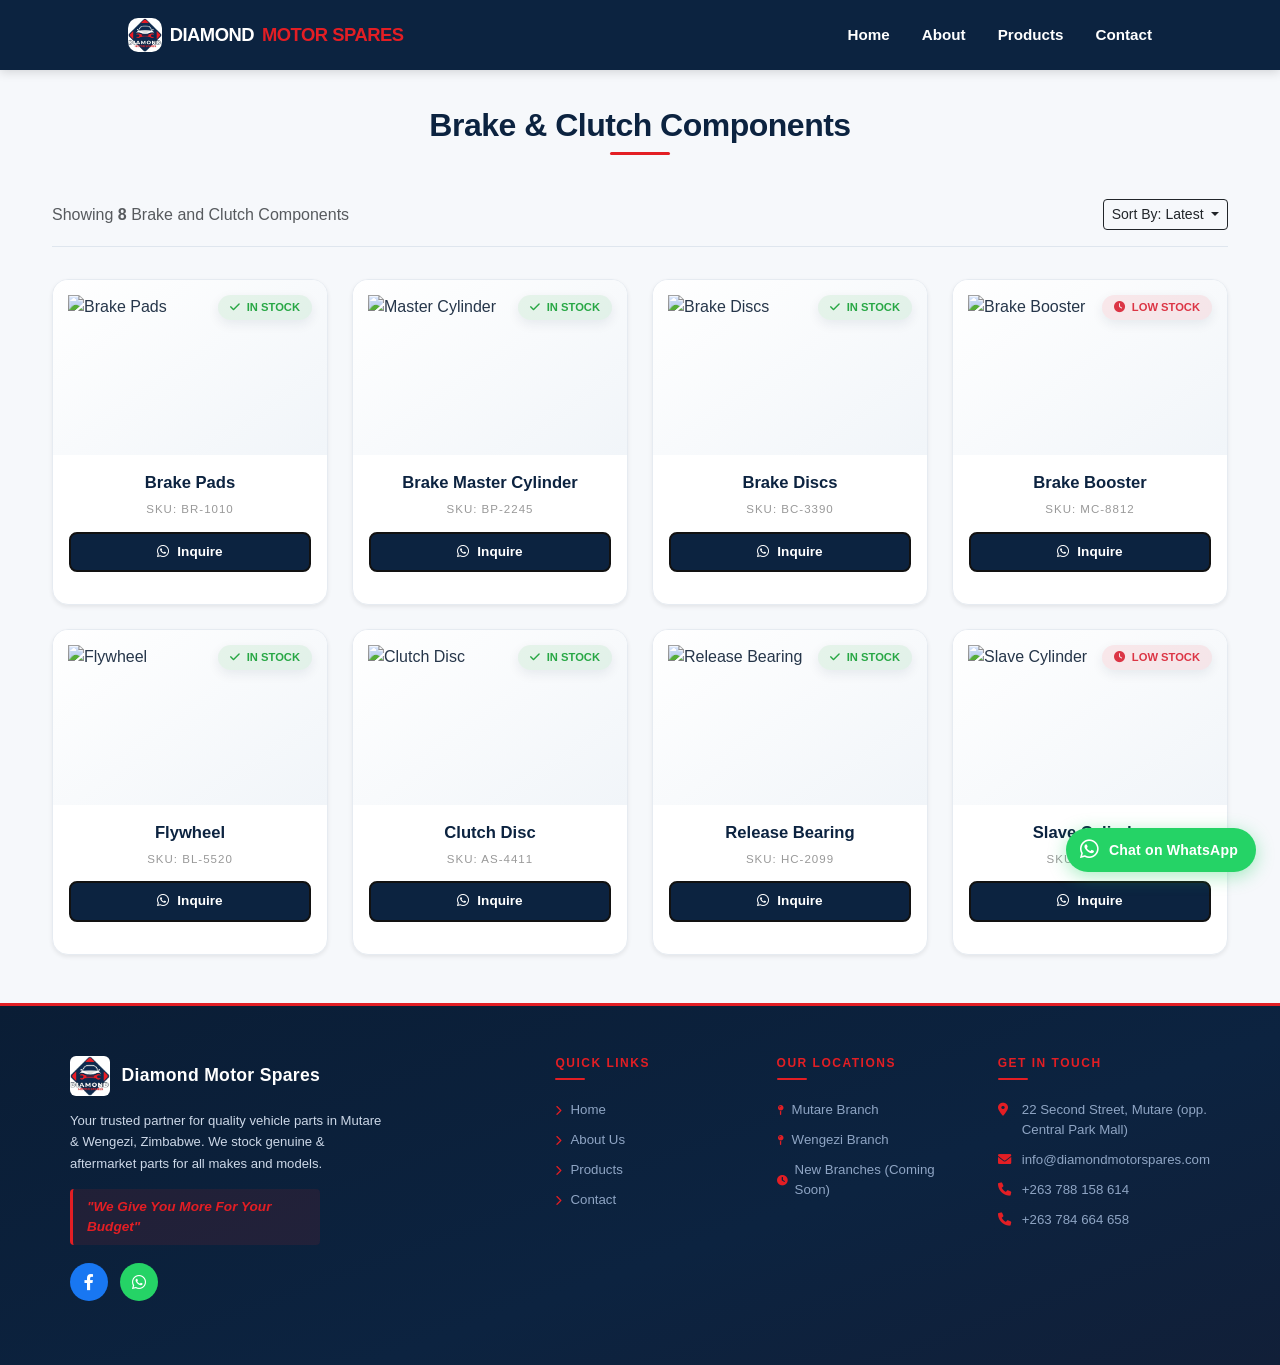
==== commit 157fc5b9: "Finally fix" ====
--- a/BrakingSystem.html
+++ b/BrakingSystem.html
@@ -391,6 +391,8 @@
                     </figure>
                 </div>                
             </div>
+        </div>
+    </section>
 
         <footer class="main-footer">
             <div class="footer-top">
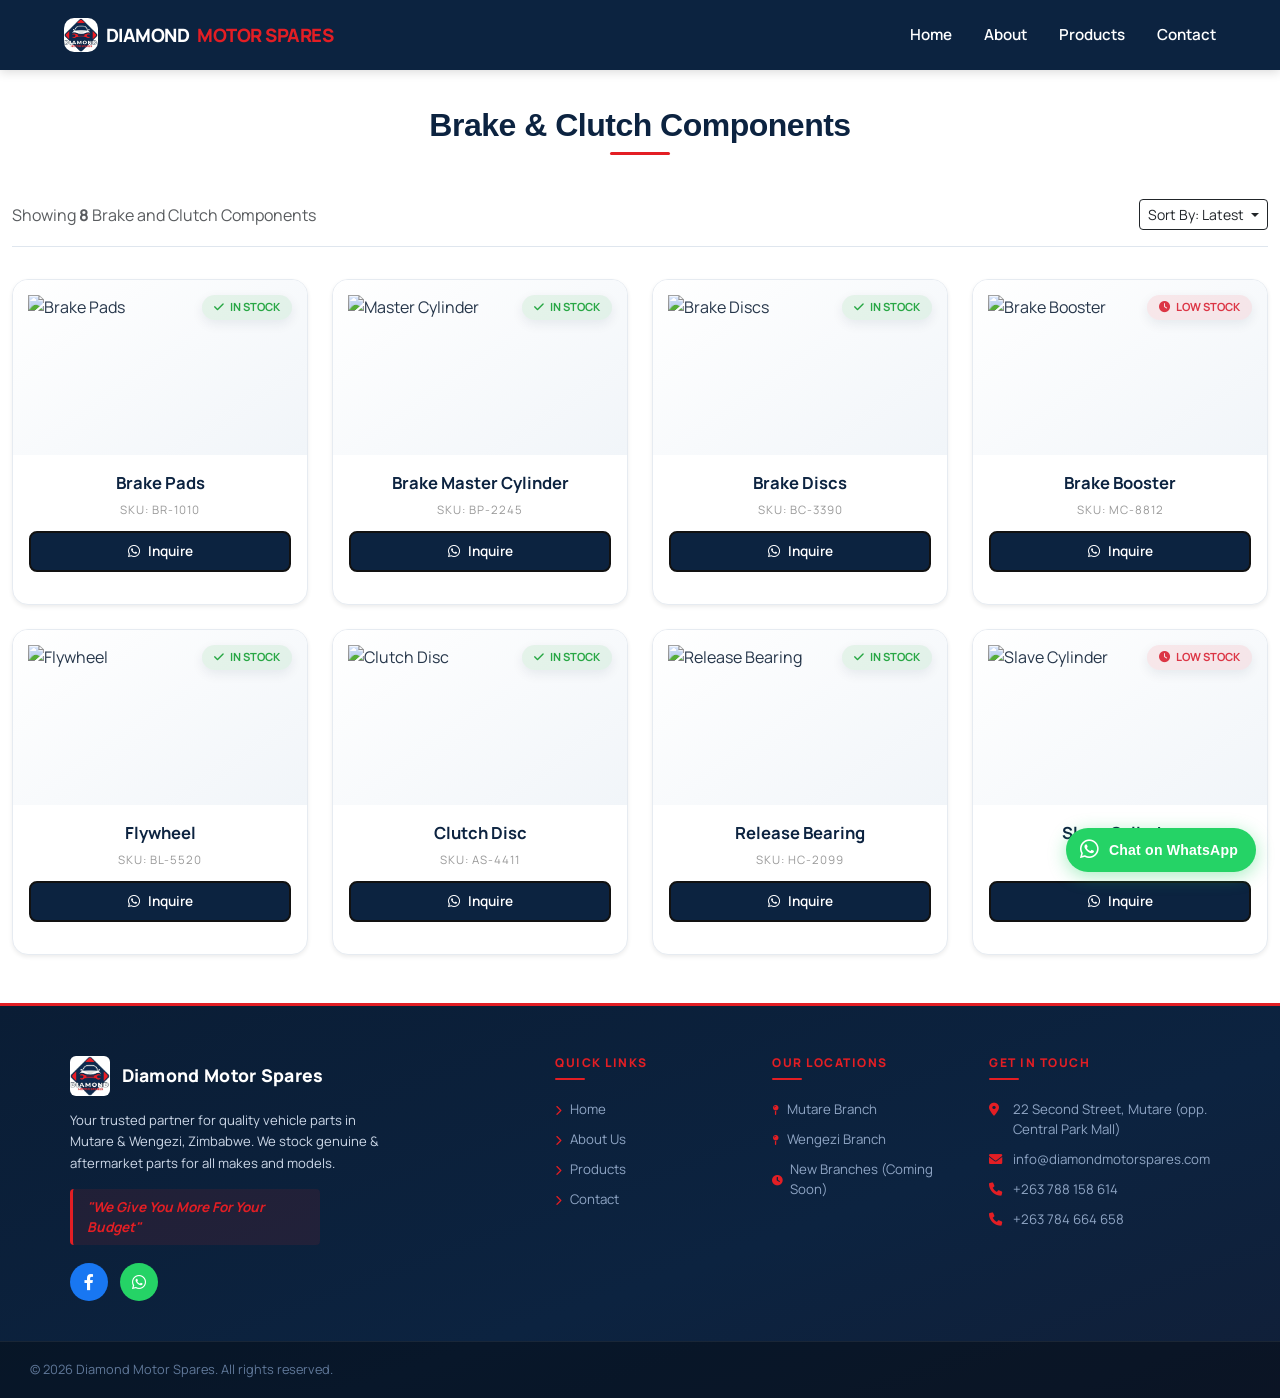
==== commit 98bc2d4a: "Improve UI and enhance email form functionality" ====
--- a/BrakingSystem.html
+++ b/BrakingSystem.html
@@ -1,4 +1,4 @@
-<!DOCTYPE html>
+﻿<!DOCTYPE html>
 <html lang="en">
 <head>
     <meta charset="UTF-8">
@@ -468,3 +468,5 @@
     <script src="js/script.js"></script>
 </body>
 </html>
+
+
--- a/style/nav-footer.css
+++ b/style/nav-footer.css
@@ -1,9 +1,14 @@
 /* Common Stylesheet for Navigation and Footer - Diamond Motor Spares */
+@import url('https://fonts.googleapis.com/css2?family=Manrope:wght@400;500;600;700;800&display=swap');
 
 :root {
     --brand-navy: #0c2340;
     --brand-red: #e31e24;
-    --site-font: 'Inter', 'Segoe UI', Arial, sans-serif;
+    --site-font: 'Manrope', 'Segoe UI', Arial, sans-serif;
+}
+
+html, body, button, input, select, textarea {
+    font-family: var(--site-font);
 }
 
 /* ============================================================
@@ -13,7 +18,7 @@
     display: flex;
     justify-content: space-between;
     align-items: center;
-    padding: 0 10%;
+    padding: 0 clamp(20px, 5vw, 72px);
     background-color: var(--brand-navy);
     box-shadow: 0 2px 10px rgba(0, 0, 0, 0.15);
     position: sticky;
@@ -193,7 +198,9 @@
     color: #cdd8e8;
     font-family: var(--site-font);
     border-top: 3px solid var(--brand-red);
-    padding: 0 0 max(24px, env(safe-area-inset-bottom));
+    /* The final strip owns the bottom spacing so no page-colour band can show
+       beneath the footer on short pages or mobile browser chrome. */
+    padding: 0;
     text-align: left;
     width: 100%;
     max-width: none;
@@ -430,7 +437,7 @@
 .footer-bottom {
     background: rgba(0, 0, 0, 0.35);
     border-top: 1px solid rgba(255, 255, 255, 0.07);
-    padding: 18px 30px;
+    padding: 18px 30px max(18px, env(safe-area-inset-bottom));
     display: flex;
     align-items: center;
     justify-content: space-between;
@@ -447,17 +454,36 @@
 .footer-credit {
     font-size: 0.8rem !important;
     color: #607899 !important;
+    letter-spacing: 0.01em;
+    transition: color .2s ease, transform .2s ease;
 }
 
 .footer-credit strong {
     color: #94afc9;
+    font-weight: 700;
+    transition: color .2s ease;
+}
+
+.footer-credit:hover {
+    color: #cdd8e8 !important;
+    transform: translateY(-1px);
 }
 
 @media (max-width: 600px) {
     .footer-bottom {
         flex-direction: column;
         text-align: center;
-    }
+        padding: 16px 20px max(16px, env(safe-area-inset-bottom));
+        gap: 6px;
+    }
+}
+
+/* Ensure the footer colour reaches the physical bottom of every document. */
+html, body { min-height: 100%; background: #0c2340; }
+body.component-page .main-footer,
+body:not(.component-page) .main-footer {
+    margin-bottom: 0;
+    box-shadow: 0 1px 0 #0c2340;
 }
 
 /* ============================================================
@@ -522,29 +548,32 @@
     .whatsapp-fab { animation: none; }
 }
 
-.back-to-top {
-    position: fixed;
-    right: 25px;
-    bottom: 92px;
-    z-index: 9998;
-    width: 42px;
-    height: 42px;
-    display: grid;
-    place-items: center;
-    border: 1px solid rgba(12,35,64,.1);
-    border-radius: 50%;
-    background: #fff;
-    color: #0c2340;
-    box-shadow: 0 10px 24px rgba(12,35,64,.16);
-    cursor: pointer;
+/* Shared, compositor-friendly motion for every catalogue page. The matching
+   observer lives in script.js and reveals each element only once. */
+.reveal-on-scroll {
     opacity: 0;
-    visibility: hidden;
-    transform: translateY(8px);
-    transition: opacity .2s ease, visibility .2s ease, transform .2s ease, background .2s ease;
-}
-.back-to-top:hover { background: #0c2340; color: #fff; }
-.back-to-top.is-visible { opacity: 1; visibility: visible; transform: translateY(0); }
-@media (max-width: 768px) { .back-to-top { right: 21px; bottom: 84px; width: 38px; height: 38px; } }
+    transform: translate3d(0, 18px, 0);
+    transition: opacity .65s ease var(--reveal-delay, 0ms), transform .65s cubic-bezier(.2,.75,.25,1) var(--reveal-delay, 0ms);
+    will-change: opacity, transform;
+}
+.reveal-on-scroll.is-visible { opacity: 1; transform: translate3d(0, 0, 0); }
+body.component-page .part-card.reveal-on-scroll { transform: translate3d(0, 14px, 0); }
+body.component-page .part-card.reveal-on-scroll.is-visible { transform: translate3d(0, 0, 0); }
+
+body.component-page .part-card,
+body.component-page .btn-inquire {
+    -webkit-tap-highlight-color: transparent;
+}
+body.component-page .part-card:active { transform: translate3d(0, -2px, 0) scale(.995); }
+body.component-page .btn-inquire:active { transform: scale(.98); }
+
+@media (hover: hover) and (pointer: fine) {
+    .footer-credit:hover strong { color: #fff; }
+}
+
+@media (prefers-reduced-motion: reduce) {
+    .reveal-on-scroll { opacity: 1; transform: none; transition: none; will-change: auto; }
+}
 
 /* Shared component-page header and product spacing. */
 body.component-page .engine-header {
@@ -621,8 +650,9 @@
 body.component-page > .main-footer { display: block; }
 
 /* Premium product-page presentation shared by every component category. */
-body.component-page { background: #f6f8fb; color: #26364a; }
-body.component-page .py-5 > .container { max-width: 1200px; }
+body.component-page { background: #fff; color: #26364a; font-family: var(--site-font); }
+body.component-page .py-5 { background: #fff; }
+body.component-page .py-5 > .container { max-width: 1280px; }
 body.component-page .part-card {
     border: 1px solid #e6ebf1;
     border-radius: 16px;
@@ -682,3 +712,75 @@
         padding: 24px 16px 6px 16px;
     }
 }
+
+/* ============================================================
+   SHARED MOBILE SPACING SYSTEM
+   Catalogue pages use Bootstrap plus their own page styles, so their mobile
+   gutters and vertical rhythm are deliberately owned here.
+   ============================================================ */
+@media (max-width: 768px) {
+    :root {
+        --mobile-gutter: clamp(16px, 4vw, 20px);
+        --mobile-section-space: clamp(52px, 9vw, 68px);
+        --mobile-card-space: 16px;
+    }
+
+    body.component-page { overflow-x: clip; }
+    body.component-page .page-category-title {
+        padding: 28px var(--mobile-gutter) 10px;
+    }
+    body.component-page .py-5 {
+        padding-top: var(--mobile-section-space) !important;
+        padding-bottom: var(--mobile-section-space) !important;
+    }
+    body.component-page .py-5 > .container {
+        width: 100%;
+        padding-left: var(--mobile-gutter) !important;
+        padding-right: var(--mobile-gutter) !important;
+    }
+    body.component-page .py-5 .border-bottom {
+        flex-direction: column;
+        align-items: flex-start !important;
+        gap: 12px;
+        margin-bottom: 28px !important;
+        padding-bottom: 18px !important;
+    }
+    body.component-page .dropdown .btn {
+        min-height: 44px;
+        padding: 9px 12px;
+    }
+    body.component-page .row.g-4 {
+        --bs-gutter-x: 1rem;
+        --bs-gutter-y: 1rem;
+    }
+    body.component-page .part-card { border-radius: 14px; }
+    body.component-page .img-container { height: 156px; padding: 16px; }
+    body.component-page .part-info { padding: var(--mobile-card-space); }
+    body.component-page .part-title { margin-bottom: 8px; line-height: 1.35; }
+    body.component-page .part-sku { margin-bottom: 14px; }
+    body.component-page .btn-inquire {
+        width: 100%;
+        min-height: 44px;
+        display: inline-flex;
+        align-items: center;
+        justify-content: center;
+    }
+
+    .footer-top {
+        gap: 32px;
+        padding: 36px var(--mobile-gutter) 32px;
+    }
+    .footer-brand { gap: 16px; }
+    .footer-links-group { gap: 28px 20px; }
+    .footer-links-col h4.footer-heading { margin-bottom: 14px; }
+    .footer-links-col ul { gap: 12px; }
+    .footer-links-col ul li a, .footer-contact-list li { line-height: 1.5; }
+    .footer-socials { gap: 14px; }
+    .social-btn { width: 42px; height: 42px; }
+    .footer-bottom { padding-left: var(--mobile-gutter); padding-right: var(--mobile-gutter); }
+}
+
+@media (max-width: 420px) {
+    .footer-links-group { grid-template-columns: 1fr; gap: 26px; }
+    .footer-logo span { font-size: 1rem; }
+}
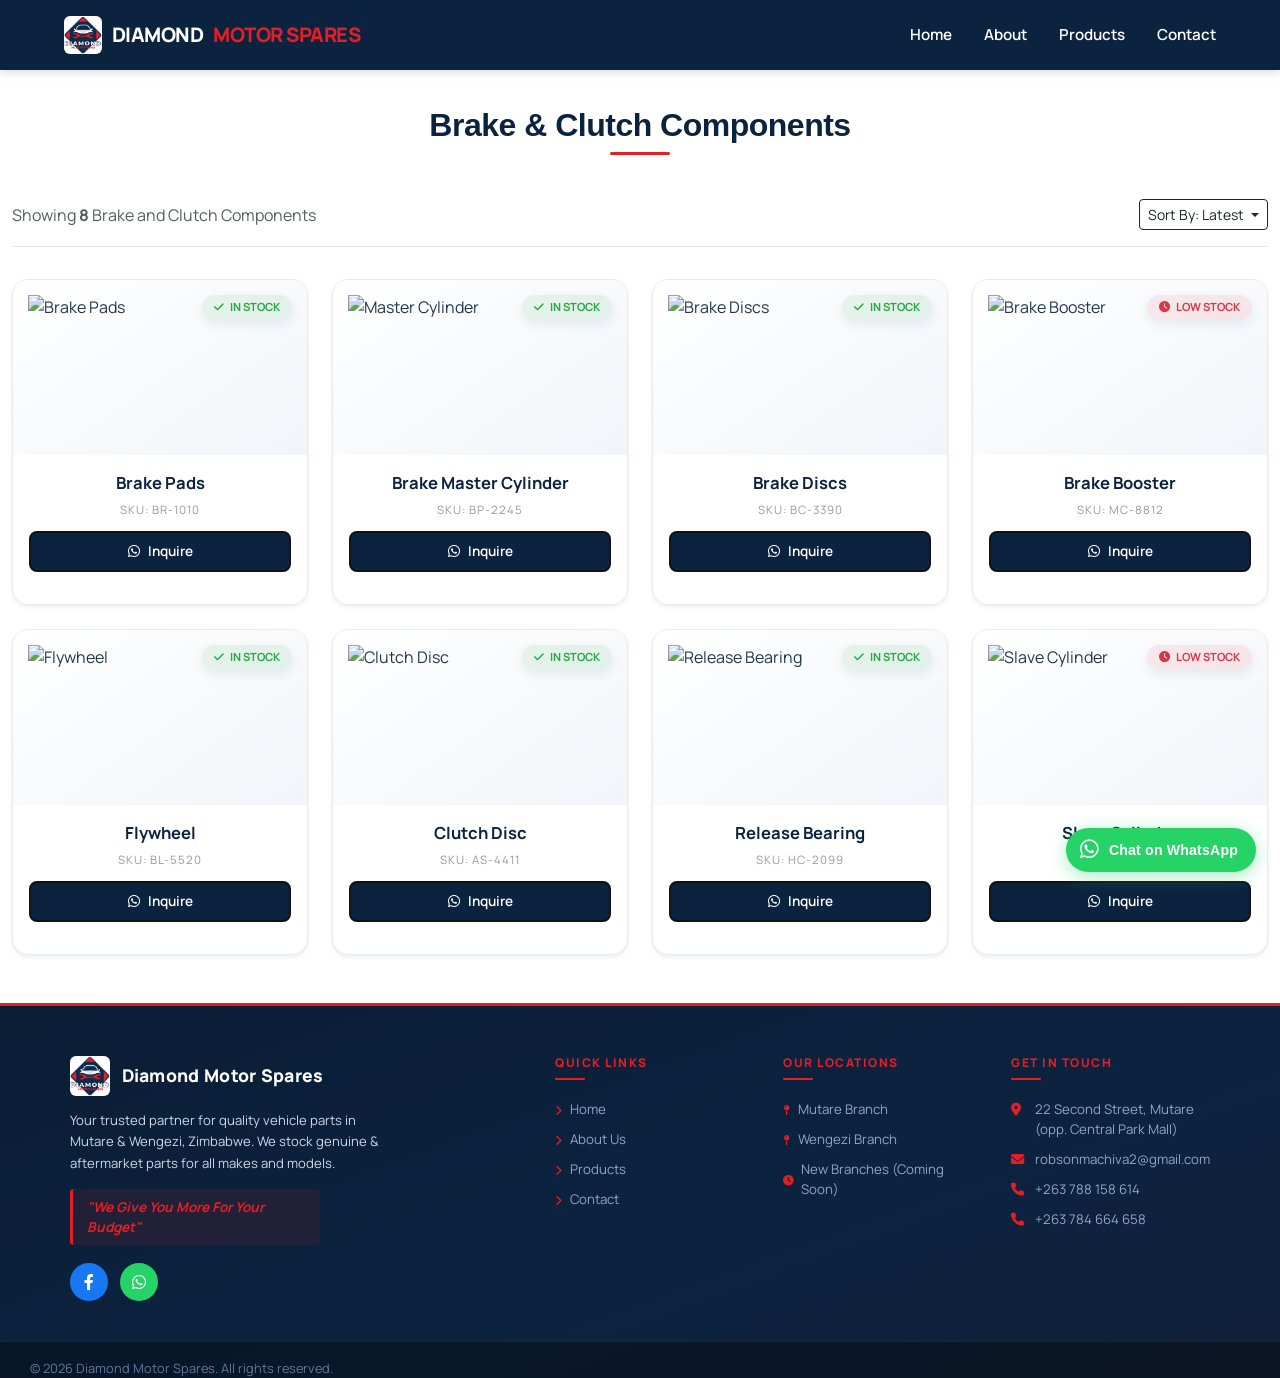
==== commit f37f9692: "Update mobile hero layout, enlarge navbar logo, and adjust footer flush alignment" ====
--- a/BrakingSystem.html
+++ b/BrakingSystem.html
@@ -1,4 +1,4 @@
-﻿<!DOCTYPE html>
+<!DOCTYPE html>
 <html lang="en">
 <head>
     <meta charset="UTF-8">
@@ -442,7 +442,7 @@
                             </li>
                             <li>
                                 <i class="fas fa-envelope"></i>
-                                <a href="mailto:info@diamondmotorspares.com">info@diamondmotorspares.com</a>
+                                <a href="mailto:robsonmachiva2@gmail.com">robsonmachiva2@gmail.com</a>
                             </li>
                             <li>
                                 <i class="fas fa-phone"></i>
--- a/style/nav-footer.css
+++ b/style/nav-footer.css
@@ -37,8 +37,8 @@
 .navbar .logo h1 {
     display: flex;
     align-items: center;
-    gap: 8px;
-    font-size: 1.15rem;
+    gap: 10px;
+    font-size: 1.25rem;
     font-weight: 800;
     letter-spacing: -0.5px;
     color: white;
@@ -48,11 +48,11 @@
 
 /* Style the Image */
 .navbar .logo img {
-    height: 34px;
+    height: 38px;
     width: auto;
     object-fit: contain;
     transition: transform 0.3s ease;
-    border-radius: 30%;
+    border-radius: 6px;
 }
 
 /* The 'MOTOR SPARES' part (The Span) */
@@ -60,7 +60,7 @@
     color: var(--brand-red); /* Red accent */
     font-weight: 800;
     text-transform: uppercase;
-    font-size: 1.15rem;
+    font-size: inherit;
 }
 
 /* Desktop Navigation Links */
@@ -201,12 +201,14 @@
     /* The final strip owns the bottom spacing so no page-colour band can show
        beneath the footer on short pages or mobile browser chrome. */
     padding: 0;
+    padding-bottom: 0 !important;
     text-align: left;
     width: 100%;
     max-width: none;
     margin-left: 0;
     margin-right: 0;
     margin-top: auto;
+    margin-bottom: 0 !important;
     box-sizing: border-box;
 }
 
@@ -437,7 +439,10 @@
 .footer-bottom {
     background: rgba(0, 0, 0, 0.35);
     border-top: 1px solid rgba(255, 255, 255, 0.07);
-    padding: 18px 30px max(18px, env(safe-area-inset-bottom));
+    padding: 18px 30px 0;
+    margin: 0 !important;
+    margin-bottom: 0 !important;
+    padding-bottom: 0 !important;
     display: flex;
     align-items: center;
     justify-content: space-between;
@@ -448,7 +453,11 @@
 .footer-bottom p {
     font-size: 0.8rem;
     color: #607899;
-    margin: 0;
+    margin: 0 !important;
+    margin-bottom: 0 !important;
+    padding: 0 !important;
+    padding-bottom: 0 !important;
+    line-height: 1.4;
 }
 
 .footer-credit {
@@ -456,6 +465,8 @@
     color: #607899 !important;
     letter-spacing: 0.01em;
     transition: color .2s ease, transform .2s ease;
+    margin-bottom: 0 !important;
+    padding-bottom: 0 !important;
 }
 
 .footer-credit strong {
@@ -473,16 +484,33 @@
     .footer-bottom {
         flex-direction: column;
         text-align: center;
-        padding: 16px 20px max(16px, env(safe-area-inset-bottom));
+        padding: 16px 20px 0 !important;
+        margin-bottom: 0 !important;
+        padding-bottom: 0 !important;
         gap: 6px;
     }
 }
 
 /* Ensure the footer colour reaches the physical bottom of every document. */
-html, body { min-height: 100%; background: #0c2340; }
+html {
+    height: 100%;
+}
+html, body {
+    min-height: 100%;
+    min-height: 100vh;
+    background: #0c2340;
+    margin-bottom: 0 !important;
+    padding-bottom: 0 !important;
+}
+body {
+    display: flex;
+    flex-direction: column;
+}
 body.component-page .main-footer,
 body:not(.component-page) .main-footer {
-    margin-bottom: 0;
+    margin-top: auto;
+    margin-bottom: 0 !important;
+    padding-bottom: 0 !important;
     box-shadow: 0 1px 0 #0c2340;
 }
 
@@ -777,7 +805,7 @@
     .footer-links-col ul li a, .footer-contact-list li { line-height: 1.5; }
     .footer-socials { gap: 14px; }
     .social-btn { width: 42px; height: 42px; }
-    .footer-bottom { padding-left: var(--mobile-gutter); padding-right: var(--mobile-gutter); }
+    .footer-bottom { padding-left: var(--mobile-gutter); padding-right: var(--mobile-gutter); padding-bottom: 0 !important; margin-bottom: 0 !important; }
 }
 
 @media (max-width: 420px) {
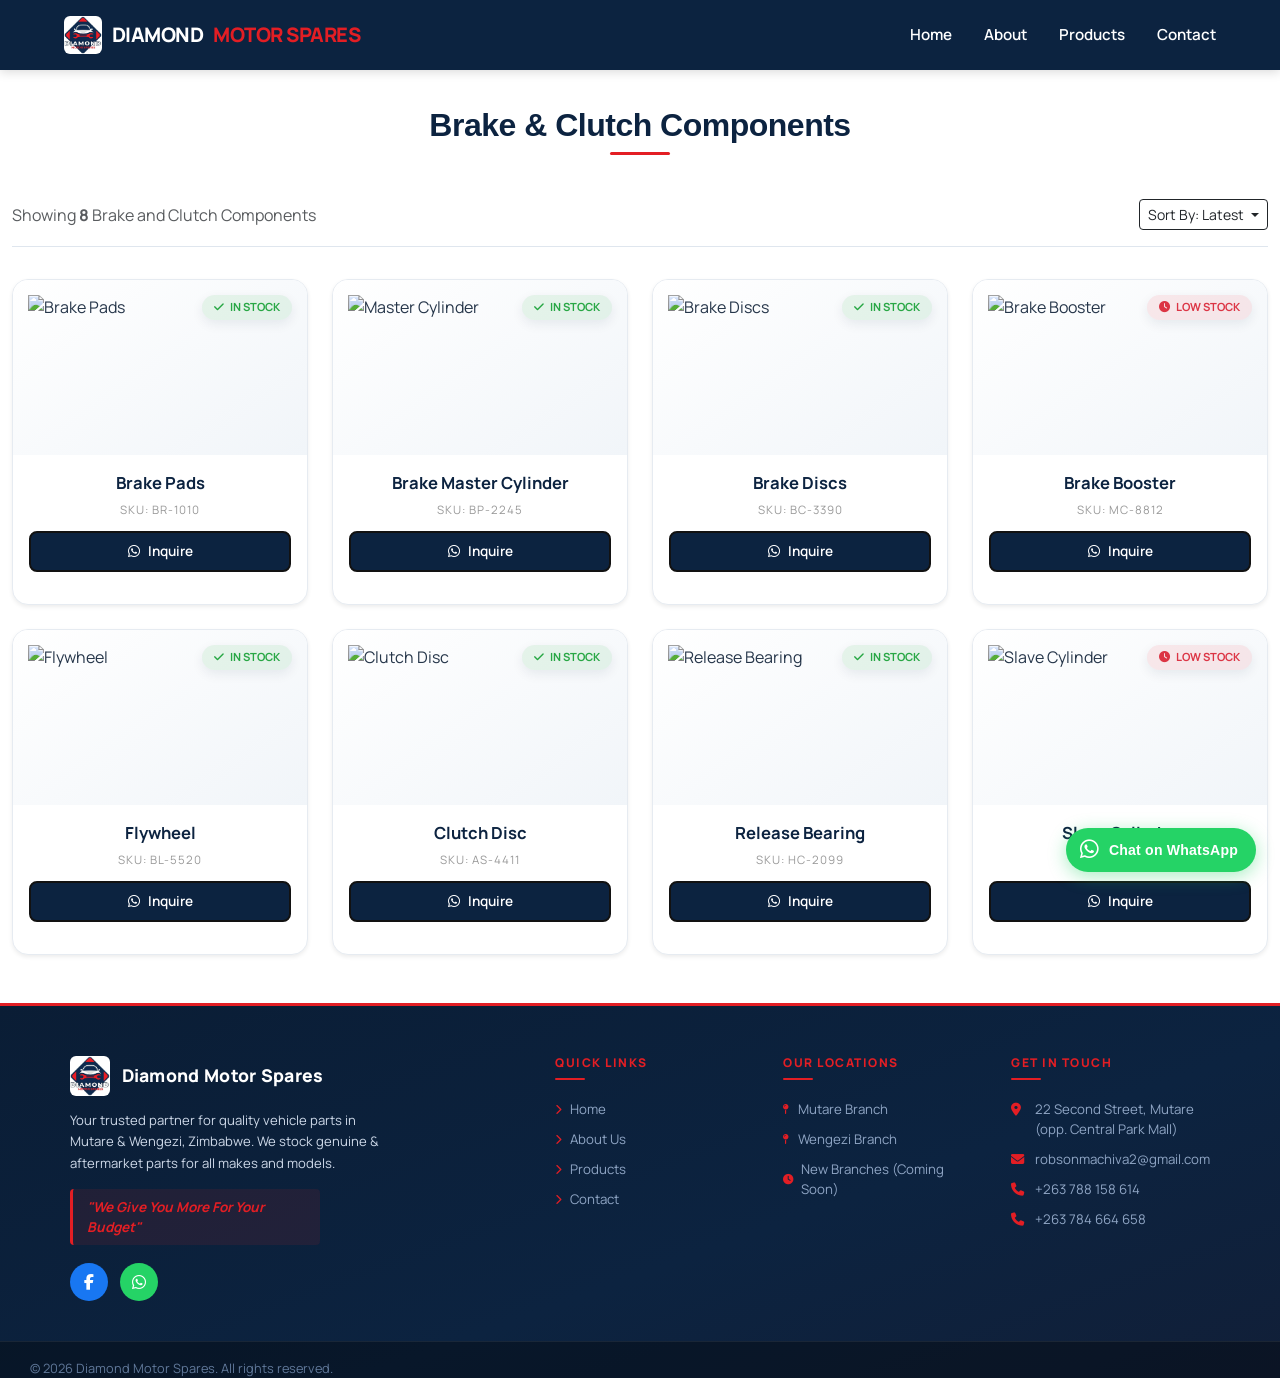
==== commit 294b3f8d: "Add mobile-bottom-nav and mobile-premium.css to all product pages" ====
--- a/BrakingSystem.html
+++ b/BrakingSystem.html
@@ -1,4 +1,4 @@
-<!DOCTYPE html>
+﻿<!DOCTYPE html>
 <html lang="en">
 <head>
     <meta charset="UTF-8">
@@ -6,8 +6,9 @@
     <title>Brake and Clutch  Components | Premium Parts</title>
     <link rel="icon" type="image/png" href="/images/logo.png">   
     <link href="https://cdn.jsdelivr.net/npm/bootstrap@5.3.0/dist/css/bootstrap.min.css" rel="stylesheet">
-    <link rel="stylesheet" href="https://cdnjs.cloudflare.com/ajax/libs/font-awesome/6.0.0/css/all.min.css">
+    <link rel="stylesheet" href="https://cdnjs.cloudflare.com/ajax/libs/font-awesome/6.5.1/css/all.min.css">
     <link rel="stylesheet" href="style/nav-footer.css">
+    <link rel="stylesheet" href="style/mobile-premium.css">
     
     <style>
 :root {
@@ -239,6 +240,12 @@
             <li><a href="index.html#dedicated-products">Products</a></li>
             <li><a href="index.html#contact">Contact</a></li>
         </ul>
+    </nav>
+    <nav class="mobile-bottom-nav" aria-label="Mobile navigation">
+        <a href="index.html#home"><i class="fas fa-house"></i><span>Home</span></a>
+        <a href="index.html#about"><i class="far fa-building"></i><span>About</span></a>
+        <a href="index.html#dedicated-products" class="is-active" aria-current="page"><i class="fas fa-box-open"></i><span>Products</span></a>
+        <a href="index.html#contact"><i class="far fa-envelope"></i><span>Contact</span></a>
     </nav>
 
     <div class="page-category-title">
--- a/style/mobile-premium.css
+++ b/style/mobile-premium.css
@@ -0,0 +1,509 @@
+/* ============================================================
+   DIAMOND MOTOR SPARES — MOBILE PREMIUM LAYER
+   All rules scoped inside max-width: 768px  (or 390px).
+   Zero desktop layout changes.
+   ============================================================ */
+
+/* ============================================================
+   MOBILE DESIGN TOKENS
+   ============================================================ */
+:root {
+    --m-navy:      #0c2340;
+    --m-red:       #e31e24;
+    --m-gold:      #d4af37;
+    --m-surface:   #f5f7fa;
+    --m-card-bg:   #ffffff;
+    --m-radius:    20px;
+    --m-radius-sm: 12px;
+    --m-shadow:    0 4px 20px rgba(12,35,64,.10);
+    --m-shadow-md: 0 8px 32px rgba(12,35,64,.14);
+    --m-gutter:    clamp(8px, 2.5vw, 14px);
+    --m-section:   46px;
+}
+
+@media (max-width: 768px) {
+
+    html { -webkit-text-size-adjust: 100%; }
+    body { overflow-x: hidden; }
+    .container { padding-left: var(--m-gutter) !important; padding-right: var(--m-gutter) !important; }
+
+    /* Sections with their own inner .container must not apply the gutter twice. */
+    .about-section, .confidence-section, .testimonials-section, .contact-wrapper, .quote-banner {
+        padding-left: 0 !important;
+        padding-right: 0 !important;
+    }
+
+    /* == NAVIGATION == */
+    .navbar {
+        height: 70px !important;
+        padding: 0 16px !important;
+        display: flex !important;
+        align-items: center !important;
+        justify-content: space-between !important;
+        background: rgba(12, 35, 64, .98) !important;
+        box-shadow: 0 4px 18px rgba(5, 17, 33, .22) !important;
+        backdrop-filter: blur(14px);
+    }
+
+    .navbar .logo h1 {
+        font-size: clamp(1.1rem, 4.9vw, 1.28rem) !important;
+        font-weight: 900 !important;
+        gap: 10px !important;
+        letter-spacing: -.4px !important;
+        white-space: nowrap !important;
+        color: #ffffff !important;
+        display: flex !important;
+        align-items: center !important;
+    }
+    .navbar .logo img {
+        height: 38px !important;
+        width: auto !important;
+    }
+    .navbar .logo h1 span {
+        font-size: inherit !important;
+        font-weight: 900 !important;
+        color: var(--m-red, #e31e24) !important;
+    }
+
+    .menu-toggle, .hamburger, .navbar .nav-links { display: none !important; }
+
+    .mobile-bottom-nav {
+        position: fixed;
+        right: 0;
+        bottom: 0;
+        left: 0;
+        z-index: 10001;
+        display: grid;
+        grid-template-columns: repeat(4, 1fr);
+        min-height: calc(68px + env(safe-area-inset-bottom));
+        padding: 6px 6px calc(6px + env(safe-area-inset-bottom));
+        border: 0;
+        border-top: 1px solid rgba(12, 35, 64, .09);
+        border-radius: 0;
+        background: rgba(255, 255, 255, .96);
+        box-shadow: 0 12px 34px rgba(12, 35, 64, .2);
+        backdrop-filter: blur(16px);
+    }
+
+    .mobile-bottom-nav a {
+        display: flex;
+        flex-direction: column;
+        align-items: center;
+        justify-content: center;
+        gap: 4px;
+        border-radius: 14px;
+        color: #607087;
+        font-size: .65rem;
+        font-weight: 800;
+        line-height: 1;
+        text-decoration: none;
+        -webkit-tap-highlight-color: transparent;
+    }
+
+    .mobile-bottom-nav a.is-active { color: var(--m-red); background: #fff1f1; }
+    .mobile-bottom-nav i { font-size: 1.05rem; }
+    body { padding-bottom: 0 !important; margin-bottom: 0 !important; scroll-padding-bottom: 100px; }
+
+    /* == HERO == */
+    .hero {
+        min-height: calc(100svh - 70px) !important;
+        height: auto !important;
+        padding: 36px 20px calc(80px + env(safe-area-inset-bottom)) 20px !important;
+        display: flex !important;
+        flex-direction: column !important;
+        align-items: center !important;
+        justify-content: center !important;
+        position: relative !important;
+    }
+
+    .hero-content {
+        width: 100% !important;
+        max-width: 380px !important;
+        margin: 0 auto !important;
+        text-align: center !important;
+        display: flex !important;
+        flex-direction: column !important;
+        align-items: center !important;
+        justify-content: center !important;
+        animation: none !important;
+    }
+
+    .hero-content h1 {
+        font-size: clamp(2.15rem, 9.2vw, 2.75rem) !important;
+        line-height: 1.14 !important;
+        letter-spacing: -0.8px !important;
+        font-weight: 800 !important;
+        max-width: 320px !important;
+        margin: 0 auto 16px !important;
+        color: #ffffff !important;
+        text-shadow: 0 2px 14px rgba(0,0,0,.5) !important;
+    }
+
+    .hero-content p {
+        font-size: clamp(0.9rem, 3.6vw, 0.98rem) !important;
+        line-height: 1.55 !important;
+        opacity: .9 !important;
+        max-width: 280px !important;
+        margin: 0 auto 30px !important;
+        text-align: center !important;
+        color: #d6e2f0 !important;
+    }
+
+    .hero-buttons {
+        display: flex !important;
+        flex-direction: column !important;
+        gap: 13px !important;
+        width: 100% !important;
+        max-width: 310px !important;
+        margin: 0 auto !important;
+        align-items: stretch !important;
+        flex-wrap: nowrap !important;
+    }
+
+    .hero-buttons .btn {
+        width: 100% !important;
+        margin: 0 !important;
+        padding: 0 20px !important;
+        height: 48px !important;
+        min-height: 48px !important;
+        font-size: 0.85rem !important;
+        font-weight: 800 !important;
+        border-radius: 9999px !important;
+        display: flex !important;
+        align-items: center !important;
+        justify-content: center !important;
+        gap: 8px !important;
+        letter-spacing: .04em !important;
+        text-transform: uppercase !important;
+        box-sizing: border-box !important;
+        flex: none !important;
+    }
+
+    .hero-buttons .btn-whatsapp {
+        background: #e31e24 !important;
+        border: none !important;
+        box-shadow: 0 6px 20px rgba(227,30,36,.38) !important;
+        color: #ffffff !important;
+    }
+
+    .hero-buttons .btn-request-quote {
+        background: #dfa72c !important;
+        border: none !important;
+        color: #0c2340 !important;
+        box-shadow: 0 6px 20px rgba(223,167,44,.32) !important;
+        font-weight: 800 !important;
+    }
+
+    .hero-buttons .btn:active { transform: scale(.97) !important; }
+
+    /* == SECTION TITLES == */
+    .section-title-container { margin-bottom: 30px !important; padding: 0 2px !important; }
+    .section-title { font-size: clamp(1.7rem, 6.5vw, 2.1rem) !important; letter-spacing: -0.8px !important; line-height: 1.15 !important; }
+    .eyebrow { font-size: .68rem !important; letter-spacing: .16em !important; margin-bottom: 10px !important; }
+
+    /* == TRUST STRIP == */
+    .trust-grid {
+        display: grid !important;
+        grid-template-columns: 1fr 1fr !important;
+        gap: 0 !important;
+        padding: 0 !important;
+    }
+
+    .trust-grid > div {
+        padding: 20px 16px !important;
+        border-right: 1px solid rgba(255,255,255,.12) !important;
+        border-bottom: 1px solid rgba(255,255,255,.12) !important;
+        display: flex !important;
+        flex-direction: column !important;
+        gap: 4px !important;
+    }
+
+    .trust-grid > div:nth-child(2n)     { border-right: none !important; }
+    .trust-grid > div:nth-last-child(-n+2) { border-bottom: none !important; }
+    .trust-grid strong { font-size: 1.65rem !important; line-height: 1 !important; }
+    .trust-grid span   { font-size: .78rem !important; line-height: 1.3 !important; }
+
+    /* == ABOUT == */
+    .about-section { padding: var(--m-section) var(--m-gutter) !important; }
+    .about-grid    { grid-template-columns: 1fr !important; gap: 32px !important; }
+    .about-text p  { font-size: .97rem !important; line-height: 1.72 !important; margin-bottom: 16px !important; }
+    .about-text h3 { font-size: 1.2rem !important; margin: 24px 0 10px !important; }
+    .trademark     { font-size: .95rem !important; margin-bottom: 24px !important; }
+
+    .about-features {
+        background: #f8f9fb !important;
+        border-radius: var(--m-radius-sm) !important;
+        padding: 22px 18px !important;
+        border: 0 !important;
+        border-left: 4px solid var(--m-red) !important;
+        box-shadow: var(--m-shadow) !important;
+    }
+
+    .feature-item {
+        padding-bottom: 18px !important;
+        margin-bottom: 18px !important;
+        background: transparent !important;
+        border-left: 0 !important;
+        box-shadow: none !important;
+        border-radius: 0 !important;
+    }
+
+    .feature-item h4 { font-size: 1.05rem !important; margin-bottom: 10px !important; }
+    .brand-promise   { border-radius: var(--m-radius-sm) !important; padding: 16px !important; margin-top: 20px !important; }
+
+    /* == CONFIDENCE == */
+    .confidence-section { padding: var(--m-section) var(--m-gutter) !important; }
+    .confidence-grid    { grid-template-columns: 1fr !important; gap: 32px !important; }
+    .confidence-copy h2 { font-size: clamp(1.7rem, 6.5vw, 2.2rem) !important; max-width: none !important; margin-bottom: 12px !important; }
+    .confidence-copy > p:last-child { font-size: .97rem !important; line-height: 1.72 !important; }
+    .confidence-points  { gap: 0 !important; }
+
+    .confidence-points article {
+        padding: 18px 0 !important;
+        gap: 14px !important;
+        border-bottom: 1px solid #e8edf4 !important;
+        background: transparent !important;
+        border-radius: 0 !important;
+        box-shadow: none !important;
+    }
+
+    .confidence-points article:hover { transform: none !important; box-shadow: none !important; }
+    .confidence-points i  { min-width: 40px !important; height: 40px !important; border-radius: 10px !important; font-size: 1rem !important; }
+    .confidence-points h3 { font-size: .97rem !important; margin-bottom: 4px !important; }
+    .confidence-points p  { font-size: .88rem !important; line-height: 1.6 !important; }
+
+    /* == PRODUCTS ==
+       This section deliberately owns one gutter. Removing the nested
+       container/grid padding lets cards use the useful width of a phone. */
+    #dedicated-products {
+        --products-gutter: clamp(8px, 2.5vw, 14px);
+        padding: var(--m-section) 0 !important;
+    }
+
+    #dedicated-products > .container { padding-left: 0 !important; padding-right: 0 !important; }
+    #dedicated-products .section-title-container { padding-left: var(--products-gutter) !important; padding-right: var(--products-gutter) !important; }
+
+    .filter-box {
+        border-radius: var(--m-radius-sm) !important;
+        padding: 18px !important;
+        margin: 0 var(--products-gutter) 16px !important;
+    }
+
+    .filter-box h5 { font-size: .82rem !important; margin-bottom: 12px !important; }
+
+    .category-list li a {
+        padding: 11px 0 !important;
+        font-size: .88rem !important;
+        min-height: 44px;
+        display: flex;
+        align-items: center;
+    }
+
+    .product-grid-main {
+        grid-template-columns: minmax(0, 1fr) !important;
+        gap: 14px !important;
+        padding: 0 var(--products-gutter) !important;
+    }
+
+    .product-card-dedicated {
+        width: 100% !important;
+        padding: 20px !important;
+        border-radius: 14px !important;
+        box-shadow: 0 4px 14px rgba(12,35,64,.07) !important;
+        border: 1px solid #e9edf3 !important;
+        text-align: left !important;
+        align-items: flex-start !important;
+        min-height: 0 !important;
+    }
+
+    .product-card-dedicated:active { transform: scale(.98) !important; }
+
+    .icon-wrapper {
+        width: 44px !important;
+        height: 44px !important;
+        border-radius: 11px !important;
+        font-size: 1.1rem !important;
+        margin: 0 0 10px !important;
+    }
+
+    .product-card-dedicated h4 { font-size: 1.05rem !important; margin-bottom: 7px !important; line-height: 1.3 !important; }
+    .product-card-dedicated p  { font-size: .9rem !important; line-height: 1.58 !important; margin-bottom: 14px !important; min-height: 0 !important; }
+
+    .btn-inquire {
+        font-size: .75rem !important;
+        padding: 7px 12px !important;
+        min-height: 36px !important;
+        border-radius: 8px !important;
+        display: inline-flex !important;
+        align-items: center !important;
+        justify-content: center !important;
+        width: 100% !important;
+    }
+
+    /* == TESTIMONIALS == */
+    .testimonials-section { padding: var(--m-section) var(--m-gutter) !important; }
+    .testimonial-grid     { grid-template-columns: 1fr !important; gap: 14px !important; }
+    .testimonial-grid figure { padding: 22px 18px !important; border-radius: 14px !important; }
+    .testimonial-grid blockquote { font-size: .95rem !important; line-height: 1.68 !important; margin-bottom: 18px !important; }
+    .stars                { font-size: .82rem !important; margin-bottom: 14px !important; }
+    .testimonial-grid figcaption { font-size: .82rem !important; }
+
+    /* == QUOTE BANNER == */
+    .quote-banner        { padding: 40px var(--m-gutter) !important; }
+    .quote-banner-inner  { flex-direction: column !important; align-items: stretch !important; gap: 22px !important; }
+    .quote-banner h2     { font-size: clamp(1.5rem, 6vw, 1.9rem) !important; margin-bottom: 8px !important; }
+    .quote-banner p:not(.eyebrow) { font-size: .95rem !important; line-height: 1.65 !important; }
+
+    .quote-banner-cta {
+        display: flex !important;
+        align-items: center !important;
+        justify-content: center !important;
+        gap: 8px !important;
+        padding: 15px 20px !important;
+        font-size: .9rem !important;
+        border-radius: 9999px !important;
+        min-height: 52px !important;
+        text-align: center !important;
+    }
+
+    /* == CONTACT == */
+    .contact-wrapper { padding: var(--m-section) var(--m-gutter) !important; }
+    .contact-grid    { gap: 18px !important; }
+    .contact-grid .form-container { order: 1 !important; }
+    .contact-grid .info-sidebar   { order: 2 !important; }
+
+    .form-container {
+        padding: 22px 18px !important;
+        border-radius: var(--m-radius-sm) !important;
+    }
+
+    .form-container h3 { font-size: 1.1rem !important; margin-bottom: 18px !important; }
+    .input-group { margin-bottom: 14px !important; }
+    .input-group label { font-size: .82rem !important; margin-bottom: 5px !important; font-weight: 700 !important; }
+
+    .input-group input,
+    .input-group textarea,
+    .input-group select {
+        min-height: 46px !important;
+        padding: 12px 14px !important;
+        font-size: .9rem !important;
+        border-radius: 9px !important;
+    }
+
+    .input-group textarea { min-height: 100px !important; }
+
+    .btn-submit {
+        min-height: 50px !important;
+        font-size: .9rem !important;
+        letter-spacing: .04em !important;
+        border-radius: 9999px !important;
+        margin-top: 8px !important;
+    }
+
+    .info-sidebar { padding: 18px !important; border-radius: var(--m-radius-sm) !important; }
+    .info-sidebar-heading { font-size: .9rem !important; margin-bottom: 14px !important; }
+    .contact-info-list    { flex-direction: column !important; gap: 10px !important; }
+
+    .info-item {
+        padding: 12px 14px !important;
+        border-radius: 10px !important;
+        flex: unset !important;
+        min-height: 52px !important;
+    }
+
+    .info-icon { width: 34px !important; height: 34px !important; border-radius: 8px !important; font-size: .9rem !important; flex-shrink: 0 !important; }
+    .info-content h4  { font-size: .78rem !important; }
+    .info-content p,
+    .info-content small,
+    .info-content a   { font-size: .75rem !important; }
+
+    /* == WHATSAPP FAB == */
+    .whatsapp-fab {
+        position: fixed !important;
+        bottom: calc(76px + env(safe-area-inset-bottom)) !important;
+        right: 16px !important;
+        left: auto !important;
+        padding: 0 !important;
+        border-radius: 50% !important;
+        width: 52px !important;
+        height: 52px !important;
+        display: flex !important;
+        align-items: center !important;
+        justify-content: center !important;
+        gap: 0 !important;
+        background: #25D366 !important;
+        color: #ffffff !important;
+        box-shadow: 0 6px 20px rgba(37,211,102,.45) !important;
+        animation: whatsapp-mobile-pulse 3s ease-in-out infinite !important;
+        z-index: 10000 !important;
+        text-decoration: none !important;
+    }
+
+    .whatsapp-fab-text { display: none !important; }
+    .whatsapp-fab-icon { font-size: 1.55rem !important; color: #ffffff !important; line-height: 1 !important; }
+
+    /* == MODAL == */
+    .modal-content {
+        width: calc(100% - 32px) !important;
+        margin: 16px auto !important;
+        padding: 24px 18px !important;
+        border-radius: 18px !important;
+    }
+
+    /* == FOOTER == */
+    .footer-top {
+        padding: 36px var(--m-gutter) 28px !important;
+        gap: 32px !important;
+        grid-template-columns: 1fr !important;
+    }
+
+    .footer-brand    { gap: 14px !important; }
+    .footer-logo img { height: 36px !important; }
+    .footer-tagline  { font-size: .82rem !important; line-height: 1.65 !important; }
+
+    .footer-links-group { grid-template-columns: 1fr 1fr !important; gap: 28px 16px !important; }
+    .footer-links-col h4.footer-heading { font-size: .73rem !important; margin-bottom: 12px !important; }
+    .footer-links-col ul  { gap: 11px !important; }
+    .footer-links-col ul li a { font-size: .82rem !important; }
+    .footer-socials { gap: 12px !important; }
+    .social-btn     { width: 40px !important; height: 40px !important; }
+
+    .footer-bottom {
+        flex-direction: column !important;
+        text-align: center !important;
+        padding: 16px var(--m-gutter) 0 !important;
+        padding-bottom: 0 !important;
+        margin-bottom: 0 !important;
+        gap: 6px !important;
+    }
+
+    .footer-bottom p {
+        margin: 0 !important;
+        margin-bottom: 0 !important;
+        padding: 0 !important;
+        padding-bottom: 0 !important;
+    }
+
+    /* One outer gutter only: sections use their child container for width. */
+    .about-section, .confidence-section, .testimonials-section, .contact-wrapper, .quote-banner {
+        padding-left: 0 !important;
+        padding-right: 0 !important;
+    }
+}
+
+@media (min-width: 769px) {
+    .mobile-bottom-nav { display: none; }
+}
+
+@keyframes whatsapp-mobile-pulse {
+    0%, 100% { box-shadow: 0 6px 22px rgba(37, 211, 102, .42); }
+    50% { box-shadow: 0 6px 22px rgba(37, 211, 102, .42), 0 0 0 7px rgba(37, 211, 102, 0); }
+}
+
+@media (max-width: 390px) {
+    .hero-content h1    { font-size: 1.95rem !important; }
+    .hero-buttons       { gap: 11px !important; }
+    .product-grid-main  { grid-template-columns: 1fr !important; }
+    .footer-links-group { grid-template-columns: 1fr !important; }
+    .whatsapp-fab       { width: 50px !important; height: 50px !important; }
+}
